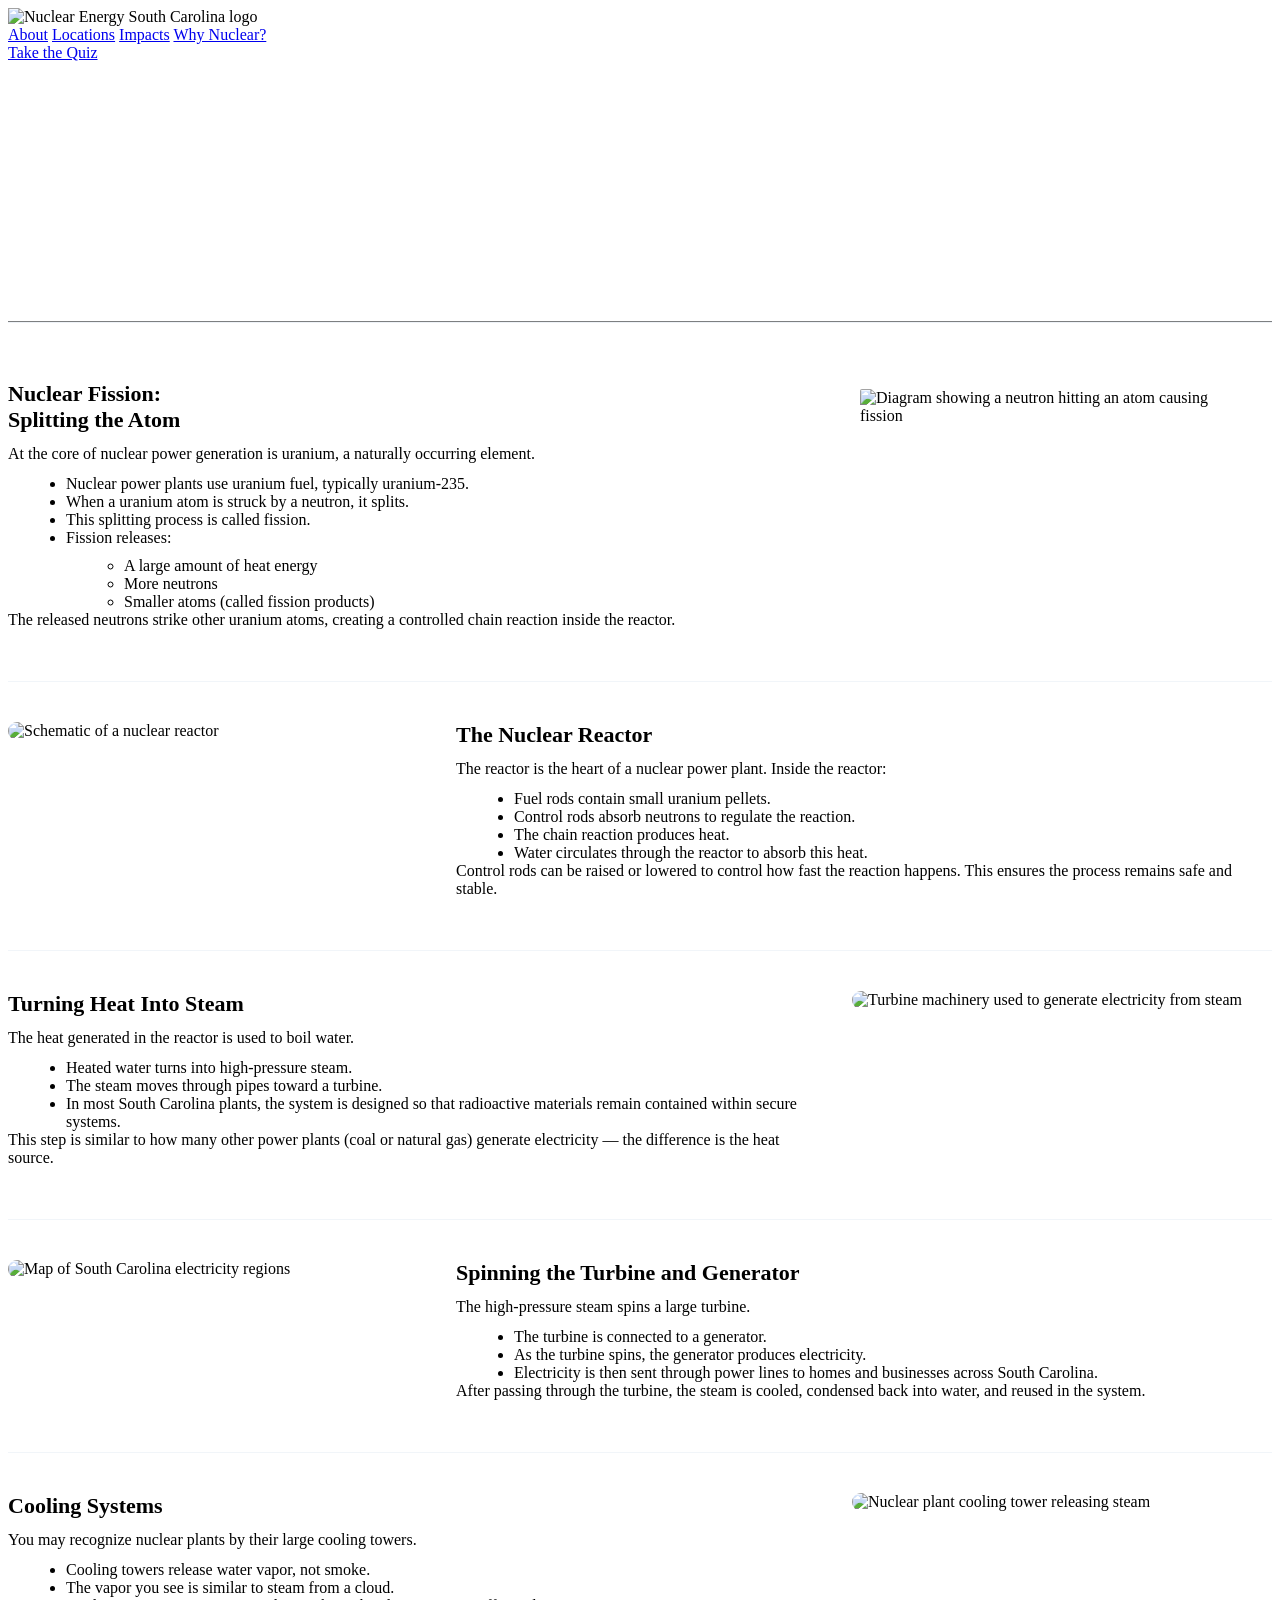
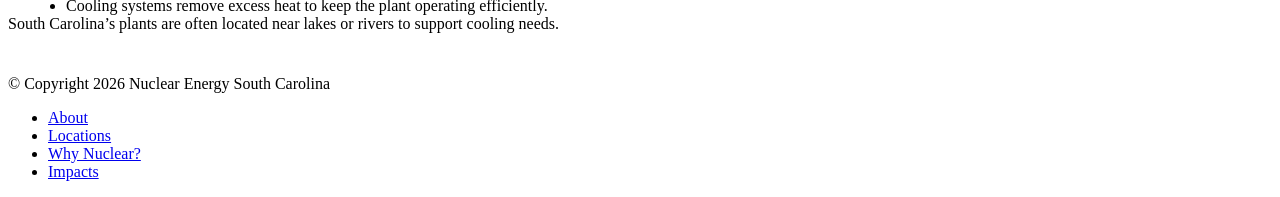
==== about.html @ 854e1ebd "Add files via upload" ====
<!doctype html>
<html lang="en">
<head>
  <meta charset="utf-8" />
  <meta name="viewport" content="width=device-width,initial-scale=1" />
  <title>How Nuclear Power Generation Works — Nuclear Energy SC</title>

  <!-- Reuse the shared stylesheet -->
  <link rel="stylesheet" href="styles.css" />

  <!-- Page-specific inline styles to recreate the Figma layout -->
  <style>
    /* Hero with large background image and centered overlay text */
    .hero-visual {
      position: relative;
      min-height: 260px;
      display: flex;
      align-items: center;
      color: #fff;
      margin-bottom: 18px;
      border-bottom: 1px solid #eef2f7;
    }
    .hero-visual::before{
      content:"";
      position:absolute;
      inset:0;
      background-image: url('images/towers.jpg');
      background-size: cover;
      background-position: center;
      filter: contrast(.9) brightness(.55);
      z-index:0;
      border-bottom: 1px solid #eef2f7;
    }
    .hero-visual .hero-inner{
      position: relative;
      z-index:1;
      width:100%;
      max-width:1100px;
      margin:0 auto;
      padding:48px 24px;
      text-align:left;
    }
    .hero-visual h1{
      font-size:36px;
      margin:0 0 8px 0;
      line-height:1.05;
      color: #fff;
    }
    .hero-visual p.lead {
      color: rgba(255,255,255,0.9);
      max-width:62ch;
      margin:0;
    }

    /* Content rows: two-column layout that alternates */
    .content-row{
      display:grid;
      grid-template-columns: 1fr 420px;
      gap: 28px;
      align-items:start;
      padding:40px 0;
      border-bottom:1px solid #f1f5f9;
    }
    .content-row .text h2{
      font-size:22px;
      margin:0 0 12px 0;
    }
    .content-row .text p{ color:var(--muted); margin:0 0 12px 0; }
    .content-row .text ul{ color:var(--muted); margin:10px 0 0 18px; }

    /* Reverse the column order for alternating layout */
    .content-row.reverse{ grid-template-columns: 420px 1fr; }
    .content-row.reverse .image{ order: -1; }

    /* Image styles inside right/left columns */
    .image img{
      width:100%;
      height:auto;
      display:block;
      border-radius:10px;
      box-shadow: var(--shadow);
      object-fit:cover;
    }

    /* Smaller diagram style to match Figma's smaller inline diagram */
    .diagram{
      width:100%;
      max-width:380px;
      background:#fff;
      padding:8px;
      border-radius:8px;
      box-shadow: var(--shadow);
    }

    /* Make the layout stack on small screens */
    @media (max-width:1100px){
      .content-row, .content-row.reverse {
        grid-template-columns: 1fr;
      }
      .content-row.reverse .image{ order: 0; }
      .hero-visual{ min-height:220px; }
      .hero-visual .hero-inner{ padding:28px 18px; }
    }

    /* Slight spacing before footer */
    .content-row:last-of-type{
      border-bottom: none;
      padding-bottom: 30px;
    }

  </style>
</head>
<body>
  <!-- Header (shared styling) -->
  <header class="site-header">
    <div class="container header-inner">
      <div class="brand">
        <img src="images/sc.png" alt="Nuclear Energy South Carolina logo" class="logo" />
      </div>

      <nav class="main-nav" aria-label="Primary">
        <a href="index.html">About</a>
        <a href="index.html#locations">Locations</a>
        <a href="index.html#impacts">Impacts</a>
        <a href="index.html#why-nuclear">Why Nuclear?</a>
      </nav>

      <div class="cta">
        <a class="btn btn-outline" href="#quiz">Take the Quiz</a>
      </div>
    </div>
  </header>

  <main>
    <!-- HERO -->
    <section class="hero-visual" aria-labelledby="hero-title">
      <div class="hero-inner">
        <h1 id="hero-title">How Nuclear Power Generation Works</h1>
        <p class="lead">Understanding the Science Behind South Carolina’s Nuclear Energy</p>
        <p class="lead" style="margin-top:12px; font-size:15px; max-width:60ch; color:rgba(255,255,255,0.92);">
          Nuclear energy provides more than half of South Carolina’s electricity. But how does it actually
          work? Nuclear power plants generate electricity using a process called nuclear fission, which
          releases energy from atoms.
        </p>
      </div>
    </section>

    <!-- Section: Nuclear Fission (text left, diagram right) -->
    <section class="container content-row" aria-labelledby="fission-heading">
      <div class="text">
        <h2 id="fission-heading">Nuclear Fission: <br/>Splitting the Atom</h2>

        <p>At the core of nuclear power generation is uranium, a naturally occurring element.</p>

        <ul>
          <li>Nuclear power plants use uranium fuel, typically uranium-235.</li>
          <li>When a uranium atom is struck by a neutron, it splits.</li>
          <li>This splitting process is called fission.</li>
          <li>Fission releases:
            <ul>
              <li>A large amount of heat energy</li>
              <li>More neutrons</li>
              <li>Smaller atoms (called fission products)</li>
            </ul>
          </li>
        </ul>

        <p>The released neutrons strike other uranium atoms, creating a controlled chain reaction inside the reactor.</p>
      </div>

      <div class="image" role="img" aria-label="Diagram of nuclear fission">
        <!-- small diagram placeholder -->
        <img src="images/fission.png" alt="Diagram showing a neutron hitting an atom causing fission" class="diagram" />
      </div>
    </section>

    <!-- Section: The Nuclear Reactor (diagram left, text right) -->
    <section class="container content-row reverse" aria-labelledby="reactor-heading">
      <div class="image">
        <img src="images/reactor-diagram.png" alt="Schematic of a nuclear reactor" />
      </div>

      <div class="text">
        <h2 id="reactor-heading">The Nuclear Reactor</h2>

        <p>The reactor is the heart of a nuclear power plant. Inside the reactor:</p>

        <ul>
          <li>Fuel rods contain small uranium pellets.</li>
          <li>Control rods absorb neutrons to regulate the reaction.</li>
          <li>The chain reaction produces heat.</li>
          <li>Water circulates through the reactor to absorb this heat.</li>
        </ul>

        <p>Control rods can be raised or lowered to control how fast the reaction happens. This ensures the process remains safe and stable.</p>
      </div>
    </section>

    <!-- Section: Turning Heat Into Steam (text left, image right) -->
    <section class="container content-row" aria-labelledby="steam-heading">
      <div class="text">
        <h2 id="steam-heading">Turning Heat Into Steam</h2>

        <p>The heat generated in the reactor is used to boil water.</p>

        <ul>
          <li>Heated water turns into high-pressure steam.</li>
          <li>The steam moves through pipes toward a turbine.</li>
          <li>In most South Carolina plants, the system is designed so that radioactive materials remain contained within secure systems.</li>
        </ul>

        <p>This step is similar to how many other power plants (coal or natural gas) generate electricity — the difference is the heat source.</p>
      </div>

      <div class="image">
        <img src="images/turbine.jpg" alt="Turbine machinery used to generate electricity from steam" />
      </div>
    </section>

    <!-- Section: Spinning the Turbine and Generator (image left, text right) -->
    <section class="container content-row reverse" aria-labelledby="turbine-heading">
      <div class="image">
        <img src="images/sc-coops.png" alt="Map of South Carolina electricity regions" />
      </div>

      <div class="text">
        <h2 id="turbine-heading">Spinning the Turbine and Generator</h2>

        <p>The high-pressure steam spins a large turbine.</p>

        <ul>
          <li>The turbine is connected to a generator.</li>
          <li>As the turbine spins, the generator produces electricity.</li>
          <li>Electricity is then sent through power lines to homes and businesses across South Carolina.</li>
        </ul>

        <p>After passing through the turbine, the steam is cooled, condensed back into water, and reused in the system.</p>
      </div>
    </section>

    <!-- Section: Cooling Systems (text left, image right) -->
    <section class="container content-row" aria-labelledby="cooling-heading">
      <div class="text">
        <h2 id="cooling-heading">Cooling Systems</h2>

        <p>You may recognize nuclear plants by their large cooling towers.</p>

        <ul>
          <li>Cooling towers release water vapor, not smoke.</li>
          <li>The vapor you see is similar to steam from a cloud.</li>
          <li>Cooling systems remove excess heat to keep the plant operating efficiently.</li>
        </ul>

        <p>South Carolina’s plants are often located near lakes or rivers to support cooling needs.</p>
      </div>

      <div class="image">
        <img src="images/plant-landscape.jpg" alt="Nuclear plant cooling tower releasing steam" />
      </div>
    </section>

  </main>

  <footer class="site-footer">
    <div class="container footer-inner">
      <div>© Copyright 2026 Nuclear Energy South Carolina</div>

      <ul class="footer-links" aria-label="Explore">
        <li><a href="index.html#about">About</a></li>
        <li><a href="index.html#locations">Locations</a></li>
        <li><a href="index.html#why-nuclear">Why Nuclear?</a></li>
        <li><a href="index.html#impacts">Impacts</a></li>
      </ul>
    </div>
  </footer>
</body>
</html>
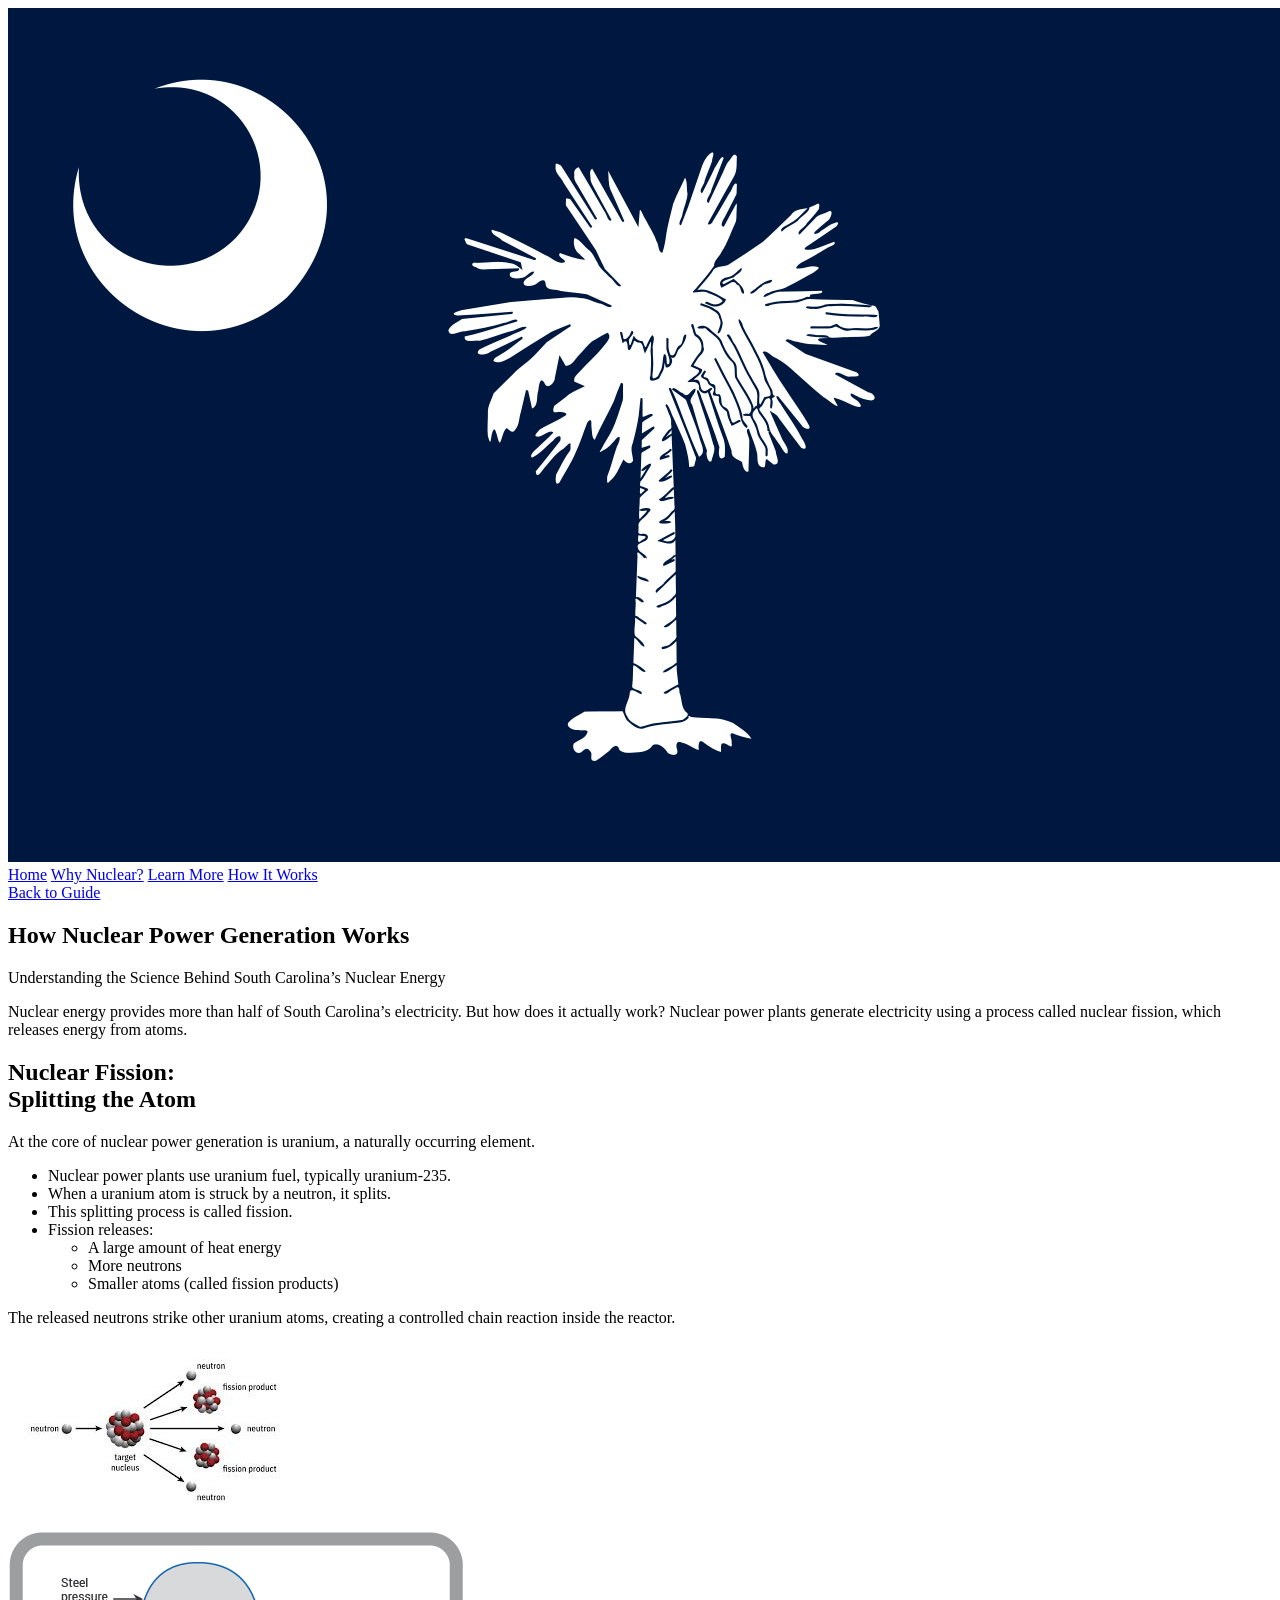
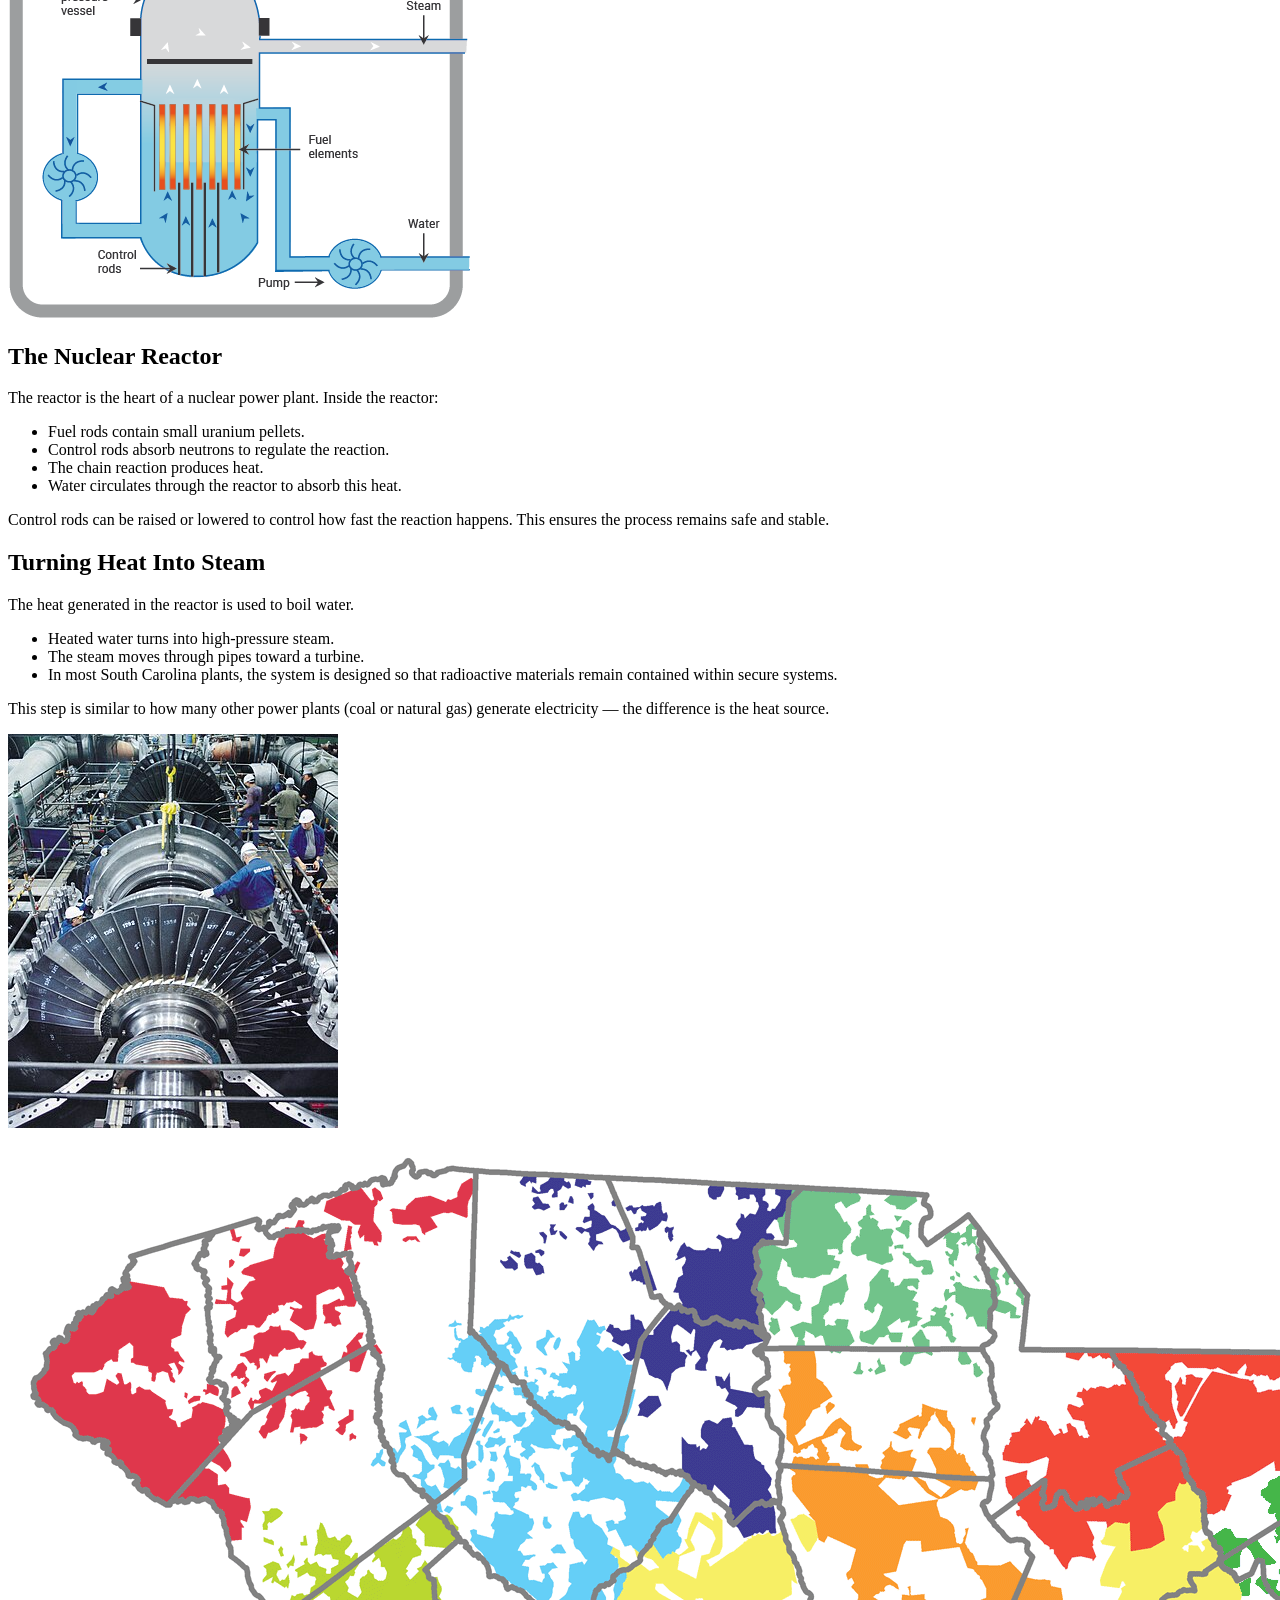
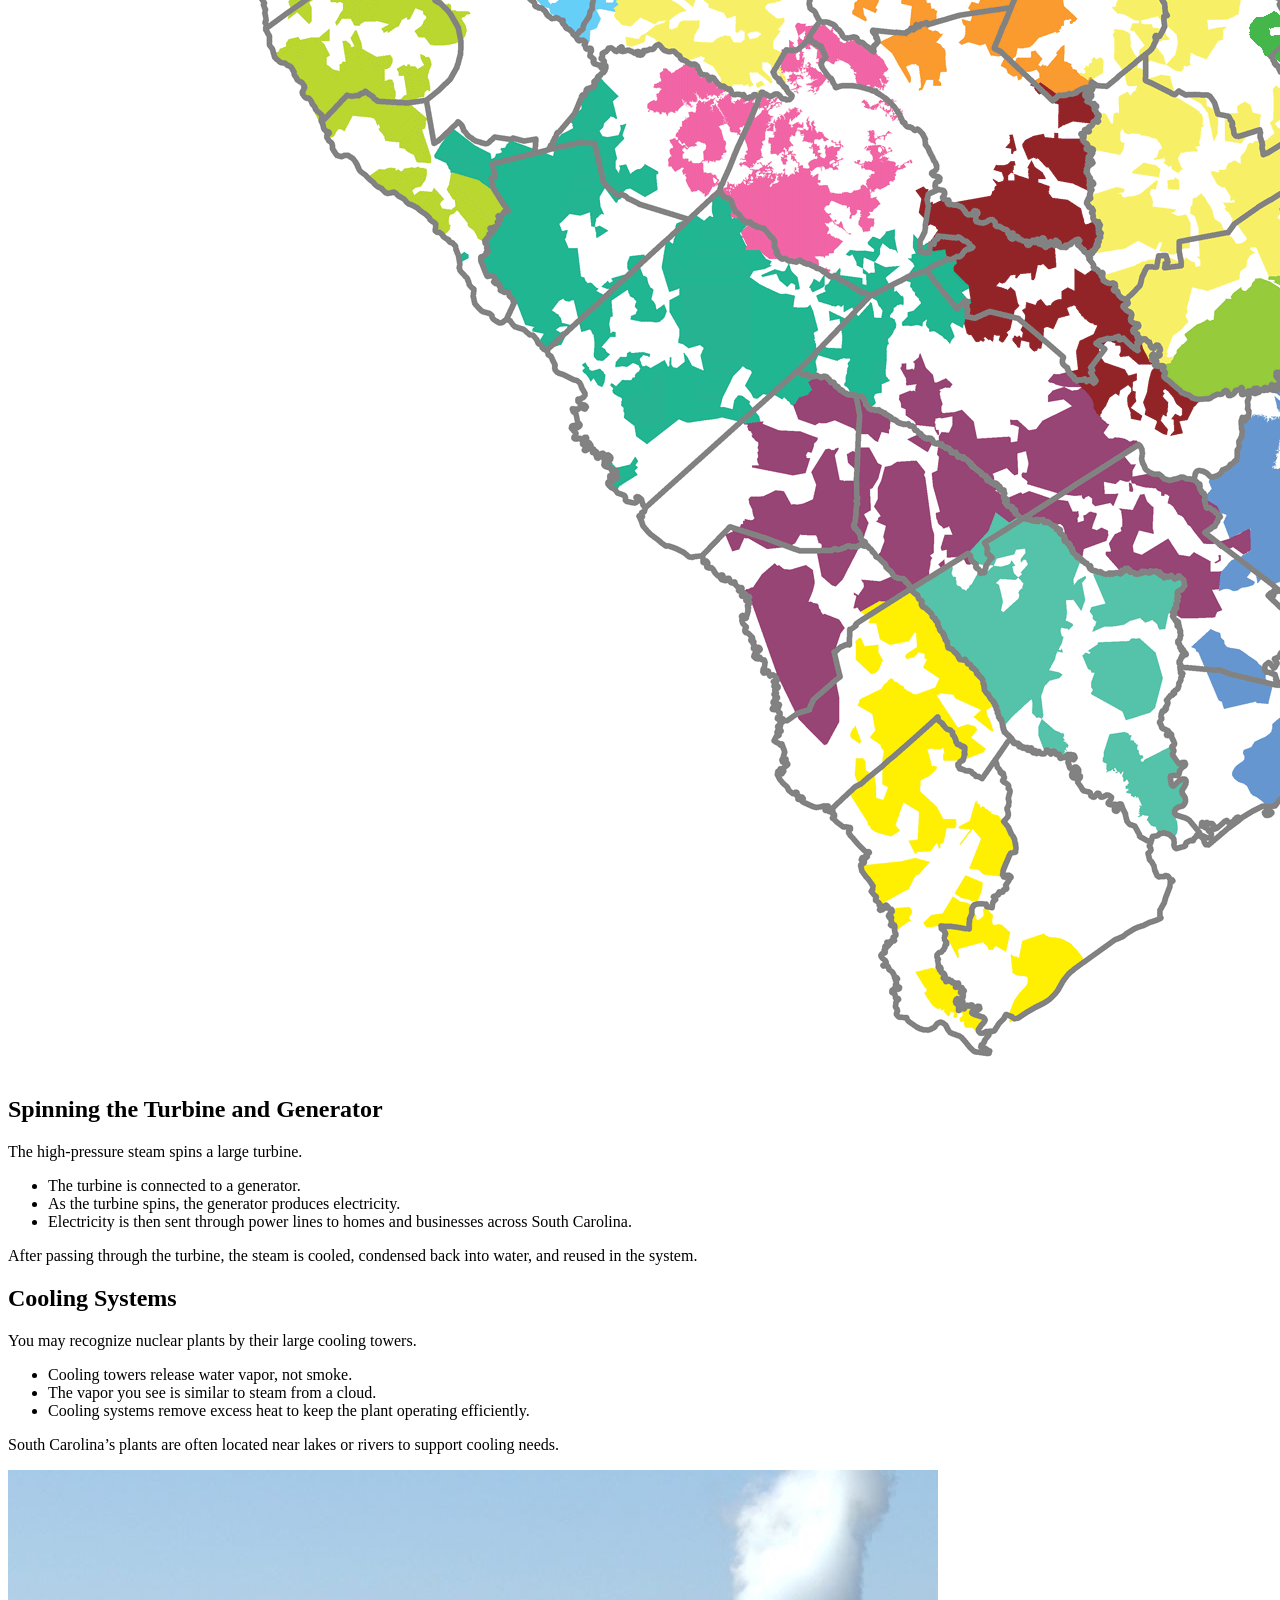
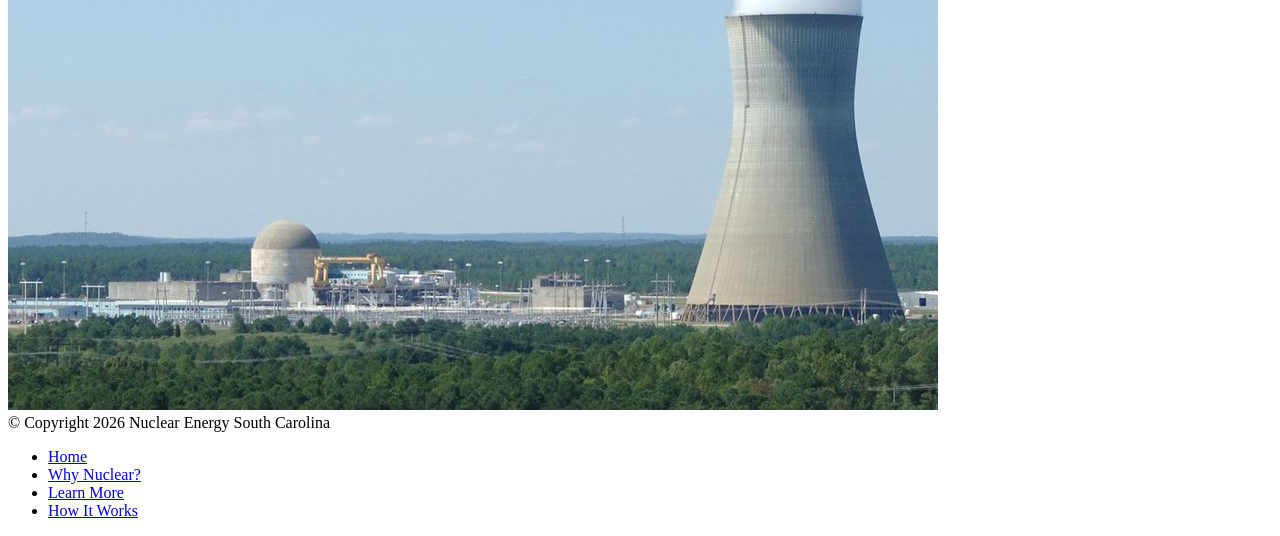
==== commit f9924cd0: "Update about.html" ====
--- a/about.html
+++ b/about.html
@@ -4,140 +4,34 @@
   <meta charset="utf-8" />
   <meta name="viewport" content="width=device-width,initial-scale=1" />
   <title>How Nuclear Power Generation Works — Nuclear Energy SC</title>
-
-  <!-- Reuse the shared stylesheet -->
   <link rel="stylesheet" href="styles.css" />
-
-  <!-- Page-specific inline styles to recreate the Figma layout -->
-  <style>
-    /* Hero with large background image and centered overlay text */
-    .hero-visual {
-      position: relative;
-      min-height: 260px;
-      display: flex;
-      align-items: center;
-      color: #fff;
-      margin-bottom: 18px;
-      border-bottom: 1px solid #eef2f7;
-    }
-    .hero-visual::before{
-      content:"";
-      position:absolute;
-      inset:0;
-      background-image: url('images/towers.jpg');
-      background-size: cover;
-      background-position: center;
-      filter: contrast(.9) brightness(.55);
-      z-index:0;
-      border-bottom: 1px solid #eef2f7;
-    }
-    .hero-visual .hero-inner{
-      position: relative;
-      z-index:1;
-      width:100%;
-      max-width:1100px;
-      margin:0 auto;
-      padding:48px 24px;
-      text-align:left;
-    }
-    .hero-visual h1{
-      font-size:36px;
-      margin:0 0 8px 0;
-      line-height:1.05;
-      color: #fff;
-    }
-    .hero-visual p.lead {
-      color: rgba(255,255,255,0.9);
-      max-width:62ch;
-      margin:0;
-    }
-
-    /* Content rows: two-column layout that alternates */
-    .content-row{
-      display:grid;
-      grid-template-columns: 1fr 420px;
-      gap: 28px;
-      align-items:start;
-      padding:40px 0;
-      border-bottom:1px solid #f1f5f9;
-    }
-    .content-row .text h2{
-      font-size:22px;
-      margin:0 0 12px 0;
-    }
-    .content-row .text p{ color:var(--muted); margin:0 0 12px 0; }
-    .content-row .text ul{ color:var(--muted); margin:10px 0 0 18px; }
-
-    /* Reverse the column order for alternating layout */
-    .content-row.reverse{ grid-template-columns: 420px 1fr; }
-    .content-row.reverse .image{ order: -1; }
-
-    /* Image styles inside right/left columns */
-    .image img{
-      width:100%;
-      height:auto;
-      display:block;
-      border-radius:10px;
-      box-shadow: var(--shadow);
-      object-fit:cover;
-    }
-
-    /* Smaller diagram style to match Figma's smaller inline diagram */
-    .diagram{
-      width:100%;
-      max-width:380px;
-      background:#fff;
-      padding:8px;
-      border-radius:8px;
-      box-shadow: var(--shadow);
-    }
-
-    /* Make the layout stack on small screens */
-    @media (max-width:1100px){
-      .content-row, .content-row.reverse {
-        grid-template-columns: 1fr;
-      }
-      .content-row.reverse .image{ order: 0; }
-      .hero-visual{ min-height:220px; }
-      .hero-visual .hero-inner{ padding:28px 18px; }
-    }
-
-    /* Slight spacing before footer */
-    .content-row:last-of-type{
-      border-bottom: none;
-      padding-bottom: 30px;
-    }
-
-  </style>
 </head>
 <body>
-  <!-- Header (shared styling) -->
   <header class="site-header">
     <div class="container header-inner">
-      <div class="brand">
+      <a class="brand" href="index.html" aria-label="Nuclear Energy South Carolina home">
         <img src="images/sc.png" alt="Nuclear Energy South Carolina logo" class="logo" />
-      </div>
+      </a>
 
       <nav class="main-nav" aria-label="Primary">
-        <a href="index.html">About</a>
-        <a href="index.html#locations">Locations</a>
-        <a href="index.html#impacts">Impacts</a>
+        <a href="index.html">Home</a>
         <a href="index.html#why-nuclear">Why Nuclear?</a>
+        <a href="index.html#learn-more">Learn More</a>
+        <a href="About.html">How It Works</a>
       </nav>
 
       <div class="cta">
-        <a class="btn btn-outline" href="#quiz">Take the Quiz</a>
+        <a class="btn btn-outline" href="index.html#learn-more">Back to Guide</a>
       </div>
     </div>
   </header>
 
   <main>
-    <!-- HERO -->
     <section class="hero-visual" aria-labelledby="hero-title">
       <div class="hero-inner">
         <h1 id="hero-title">How Nuclear Power Generation Works</h1>
         <p class="lead">Understanding the Science Behind South Carolina’s Nuclear Energy</p>
-        <p class="lead" style="margin-top:12px; font-size:15px; max-width:60ch; color:rgba(255,255,255,0.92);">
+        <p class="page-note">
           Nuclear energy provides more than half of South Carolina’s electricity. But how does it actually
           work? Nuclear power plants generate electricity using a process called nuclear fission, which
           releases energy from atoms.
@@ -145,10 +39,9 @@
       </div>
     </section>
 
-    <!-- Section: Nuclear Fission (text left, diagram right) -->
     <section class="container content-row" aria-labelledby="fission-heading">
       <div class="text">
-        <h2 id="fission-heading">Nuclear Fission: <br/>Splitting the Atom</h2>
+        <h2 id="fission-heading">Nuclear Fission: <br />Splitting the Atom</h2>
 
         <p>At the core of nuclear power generation is uranium, a naturally occurring element.</p>
 
@@ -169,12 +62,10 @@
       </div>
 
       <div class="image" role="img" aria-label="Diagram of nuclear fission">
-        <!-- small diagram placeholder -->
-        <img src="images/fission.png" alt="Diagram showing a neutron hitting an atom causing fission" class="diagram" />
+        <img src="images/fission.jpg" alt="Diagram showing a neutron hitting an atom causing fission" class="diagram" />
       </div>
     </section>
 
-    <!-- Section: The Nuclear Reactor (diagram left, text right) -->
     <section class="container content-row reverse" aria-labelledby="reactor-heading">
       <div class="image">
         <img src="images/reactor-diagram.png" alt="Schematic of a nuclear reactor" />
@@ -196,7 +87,6 @@
       </div>
     </section>
 
-    <!-- Section: Turning Heat Into Steam (text left, image right) -->
     <section class="container content-row" aria-labelledby="steam-heading">
       <div class="text">
         <h2 id="steam-heading">Turning Heat Into Steam</h2>
@@ -217,7 +107,6 @@
       </div>
     </section>
 
-    <!-- Section: Spinning the Turbine and Generator (image left, text right) -->
     <section class="container content-row reverse" aria-labelledby="turbine-heading">
       <div class="image">
         <img src="images/sc-coops.png" alt="Map of South Carolina electricity regions" />
@@ -238,7 +127,6 @@
       </div>
     </section>
 
-    <!-- Section: Cooling Systems (text left, image right) -->
     <section class="container content-row" aria-labelledby="cooling-heading">
       <div class="text">
         <h2 id="cooling-heading">Cooling Systems</h2>
@@ -258,7 +146,6 @@
         <img src="images/plant-landscape.jpg" alt="Nuclear plant cooling tower releasing steam" />
       </div>
     </section>
-
   </main>
 
   <footer class="site-footer">
@@ -266,12 +153,12 @@
       <div>© Copyright 2026 Nuclear Energy South Carolina</div>
 
       <ul class="footer-links" aria-label="Explore">
-        <li><a href="index.html#about">About</a></li>
-        <li><a href="index.html#locations">Locations</a></li>
+        <li><a href="index.html">Home</a></li>
         <li><a href="index.html#why-nuclear">Why Nuclear?</a></li>
-        <li><a href="index.html#impacts">Impacts</a></li>
+        <li><a href="index.html#learn-more">Learn More</a></li>
+        <li><a href="About.html">How It Works</a></li>
       </ul>
     </div>
   </footer>
 </body>
-</html>+</html>
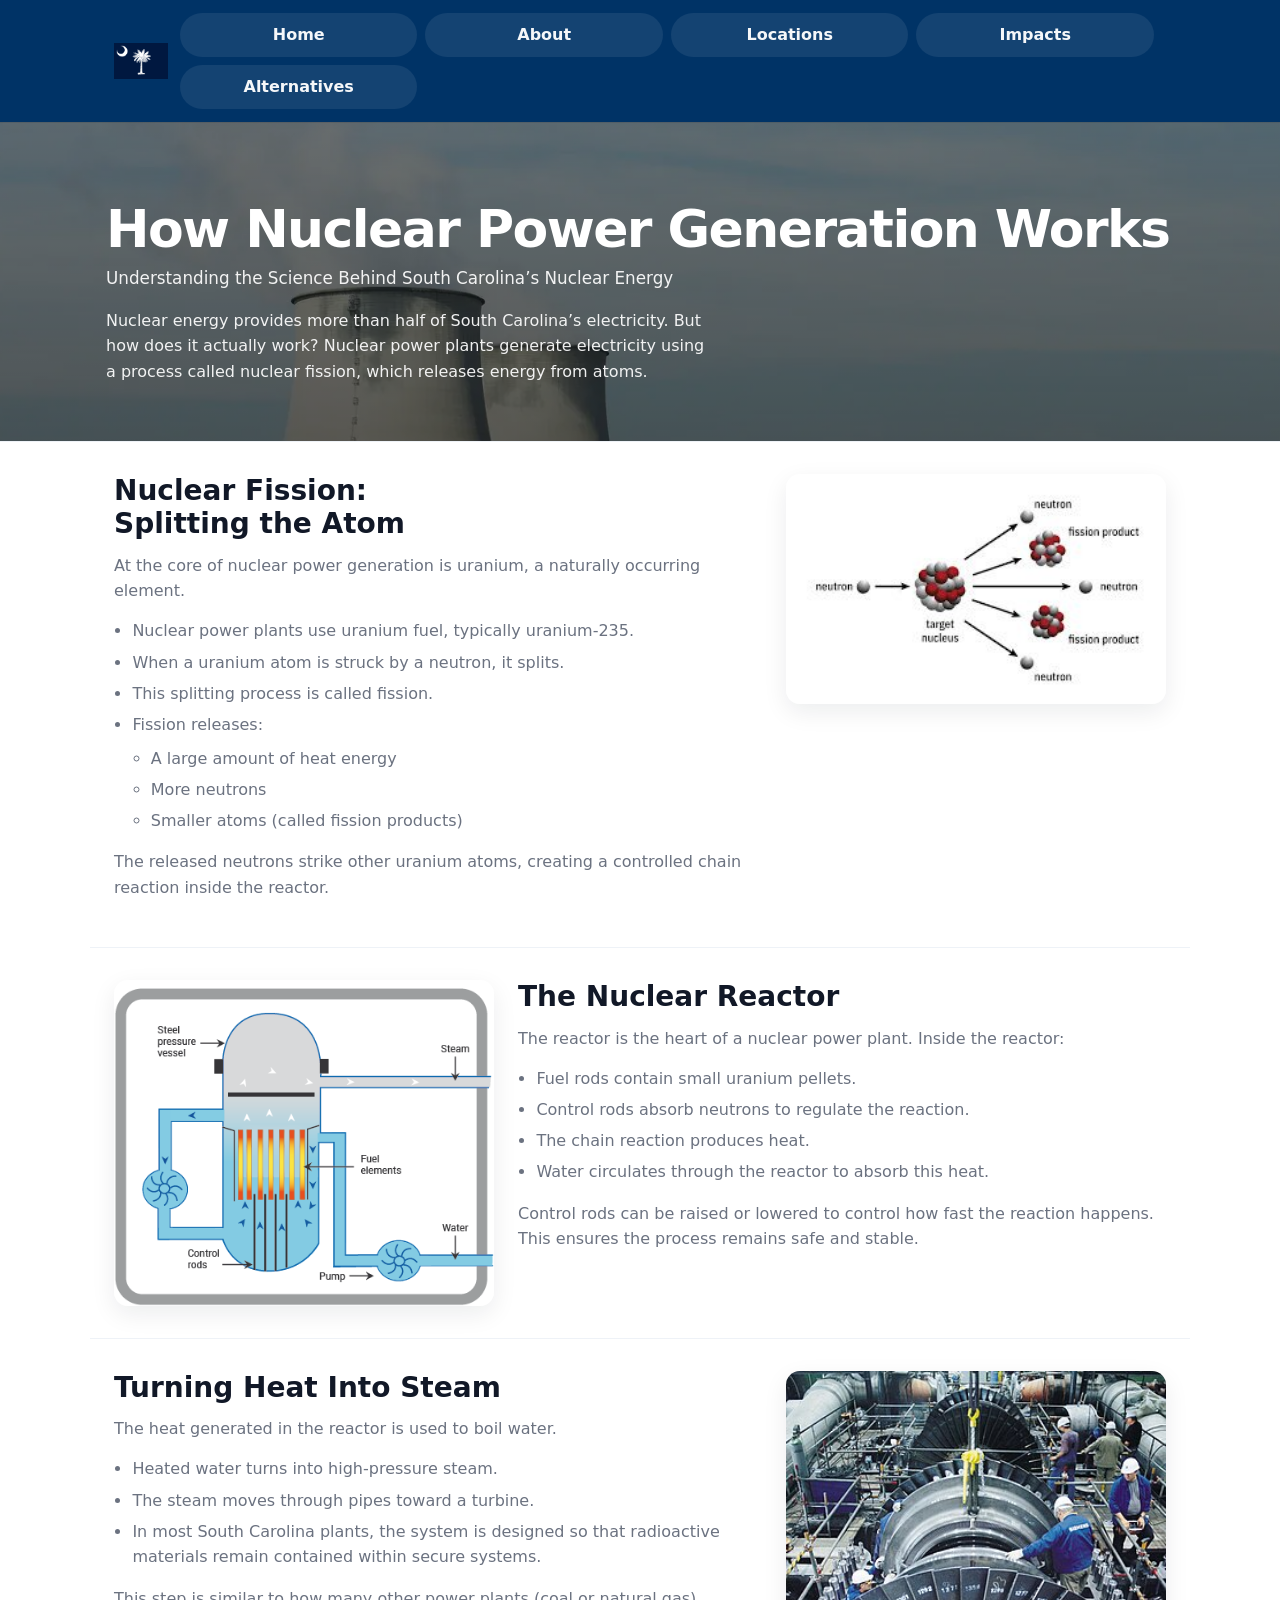
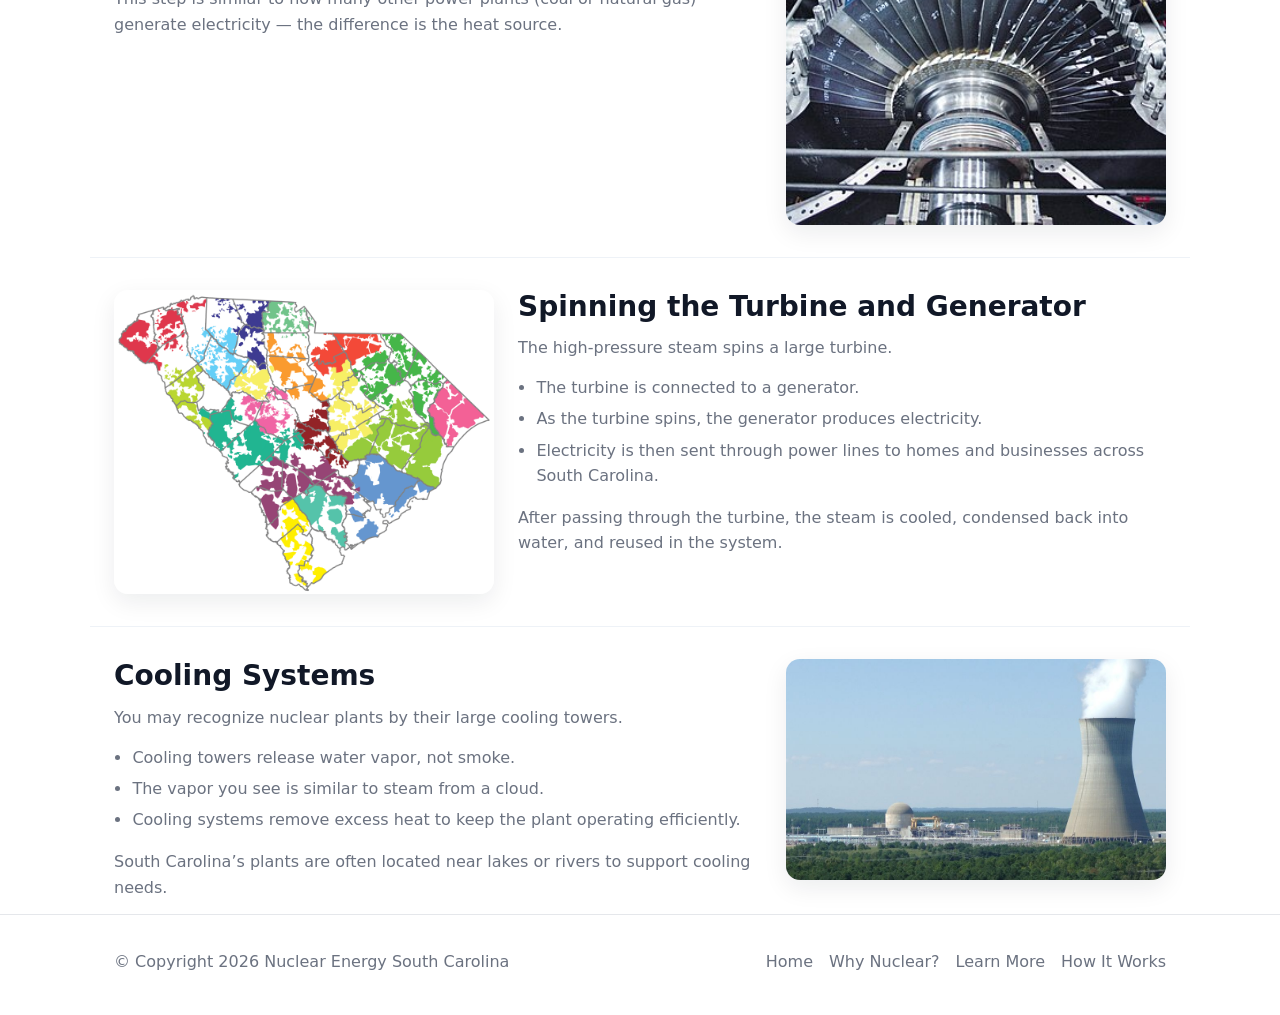
==== commit c7858e38: "Add files via upload" ====
--- a/about.html
+++ b/about.html
@@ -14,15 +14,12 @@
       </a>
 
       <nav class="main-nav" aria-label="Primary">
-        <a href="index.html">Home</a>
-        <a href="index.html#why-nuclear">Why Nuclear?</a>
-        <a href="index.html#learn-more">Learn More</a>
-        <a href="About.html">How It Works</a>
+        <a href="#about">Home</a>
+        <a href="about.html">About</a>
+        <a href="locations.html">Locations</a>
+        <a href="impacts.html">Impacts</a>
+        <a href="alternatives.html">Alternatives</a>
       </nav>
-
-      <div class="cta">
-        <a class="btn btn-outline" href="index.html#learn-more">Back to Guide</a>
-      </div>
     </div>
   </header>
 
@@ -161,4 +158,4 @@
     </div>
   </footer>
 </body>
-</html>
+</html>
--- a/styles.css
+++ b/styles.css
@@ -0,0 +1,516 @@
+:root{
+  --accent:#003366;
+  --accent-strong:#0b4f8a;
+  --muted:#6b7280;
+  --bg:#ffffff;
+  --card:#f8fafc;
+  --line:#e5e7eb;
+  --neutral:#111827;
+  --radius:14px;
+  --max-width:1100px;
+  --shadow:0 8px 24px rgba(17,24,39,0.08);
+  --focus:0 0 0 3px rgba(59,130,246,0.35);
+
+  font-family:Inter, system-ui, -apple-system, "Segoe UI", Roboto, "Helvetica Neue", Arial, sans-serif;
+  color:var(--neutral);
+  box-sizing:border-box;
+}
+
+*,
+*::before,
+*::after{
+  box-sizing:inherit;
+}
+
+html{
+  scroll-behavior:smooth;
+}
+
+body{
+  margin:0;
+  background:var(--bg);
+  color:var(--neutral);
+  line-height:1.6;
+  font-size:16px;
+  -webkit-font-smoothing:antialiased;
+  -moz-osx-font-smoothing:grayscale;
+  overflow-x:hidden;
+}
+
+img{
+  max-width:100%;
+  height:auto;
+  display:block;
+}
+
+a{
+  color:inherit;
+}
+
+section{
+  scroll-margin-top:5.5rem;
+}
+
+.container{
+  width:min(var(--max-width), 100%);
+  margin:0 auto;
+  padding-inline:1rem;
+}
+
+.site-header{
+  position:sticky;
+  top:0;
+  z-index:40;
+  background:var(--accent);
+  color:#fff;
+  box-shadow:0 1px 0 rgba(0,0,0,0.08);
+}
+
+.header-inner{
+  display:grid;
+  gap:.75rem;
+  align-items:center;
+  padding-block:.8rem;
+}
+
+.brand{
+  display:inline-flex;
+  align-items:center;
+  width:max-content;
+  text-decoration:none;
+}
+
+.logo{
+  height:36px;
+  width:auto;
+}
+
+.main-nav{
+  display:grid;
+  grid-template-columns:repeat(2, minmax(0, 1fr));
+  gap:.5rem;
+}
+
+.main-nav a{
+  min-height:44px;
+  display:flex;
+  align-items:center;
+  justify-content:center;
+  padding:.75rem .95rem;
+  border-radius:999px;
+  text-decoration:none;
+  text-align:center;
+  color:rgba(255,255,255,.96);
+  background:rgba(255,255,255,.08);
+  font-weight:600;
+  line-height:1.1;
+}
+
+.main-nav a:hover,
+.main-nav a:focus-visible{
+  background:rgba(255,255,255,.16);
+  outline:none;
+}
+
+.cta{
+  display:flex;
+}
+
+.cta .btn{
+  width:100%;
+}
+
+.btn{
+  display:inline-flex;
+  align-items:center;
+  justify-content:center;
+  min-height:44px;
+  padding:.8rem 1.1rem;
+  border-radius:999px;
+  text-decoration:none;
+  font-weight:700;
+  border:1px solid transparent;
+  transition:transform .18s ease, background-color .18s ease, color .18s ease, border-color .18s ease;
+}
+
+.btn:hover{
+  transform:translateY(-1px);
+}
+
+.btn:focus-visible{
+  outline:none;
+  box-shadow:var(--focus);
+}
+
+.btn-primary{
+  background:var(--accent);
+  color:#fff;
+  box-shadow:var(--shadow);
+}
+
+.btn-primary:hover{
+  background:var(--accent-strong);
+}
+
+.btn-outline{
+  background:transparent;
+  color:#fff;
+  border-color:rgba(255,255,255,.35);
+}
+
+.btn-outline:hover{
+  background:rgba(255,255,255,.12);
+}
+
+.hero,
+.why,
+.learn{
+  padding-block:clamp(2rem, 5vw, 4rem);
+}
+
+.hero{
+  display:grid;
+  gap:1.25rem;
+  align-items:center;
+}
+
+.hero-content h1{
+  margin:0 0 1rem;
+  font-size:clamp(2rem, 6vw, 4rem);
+  line-height:1.05;
+  letter-spacing:-0.03em;
+}
+
+.hero-content h1 span{
+  color:var(--accent);
+  font-weight:700;
+}
+
+.lead{
+  margin:0 0 1rem;
+  color:var(--muted);
+  font-size:1.05rem;
+  max-width:62ch;
+}
+
+.muted{
+  margin:0;
+  color:var(--muted);
+  max-width:65ch;
+}
+
+.hero-image img{
+  width:100%;
+  aspect-ratio:4 / 3;
+  object-fit:cover;
+  border-radius:var(--radius);
+  box-shadow:var(--shadow);
+}
+
+.section-title{
+  margin:0 0 1rem;
+  font-size:clamp(1.5rem, 3vw, 2rem);
+  line-height:1.15;
+}
+
+.card-grid{
+  display:grid;
+  gap:1rem;
+}
+
+.feature-card{
+  background:var(--card);
+  border-radius:var(--radius);
+  padding:1rem;
+  box-shadow:var(--shadow);
+}
+
+.feature-card img{
+  width:100%;
+  aspect-ratio:16 / 9;
+  object-fit:cover;
+  border-radius:calc(var(--radius) - 4px);
+}
+
+.feature-card h3{
+  margin:.9rem 0 .4rem;
+  font-size:1.1rem;
+}
+
+.feature-card p{
+  margin:0;
+  color:var(--muted);
+}
+
+.learn-grid{
+  display:grid;
+  gap:1.25rem;
+  align-items:start;
+}
+
+.learn-list{
+  list-style:none;
+  margin:0;
+  padding:0;
+  display:grid;
+  gap:.9rem;
+}
+
+.learn-list li{
+  background:var(--card);
+  border-left:4px solid var(--accent);
+  padding:1rem;
+  border-radius:0 var(--radius) var(--radius) 0;
+  box-shadow:var(--shadow);
+}
+
+.learn-list strong{
+  display:block;
+  margin-bottom:.25rem;
+  color:var(--neutral);
+}
+
+.learn-visual{
+  display:grid;
+  gap:.8rem;
+}
+
+.learn-visual img{
+  width:100%;
+  aspect-ratio:4 / 3;
+  object-fit:cover;
+  border-radius:var(--radius);
+  box-shadow:var(--shadow);
+}
+
+.learn-actions{
+  display:flex;
+  flex-wrap:wrap;
+  gap:.75rem;
+}
+
+.learn-actions .btn{
+  color:var(--accent);
+  background:#fff;
+  border-color:rgba(0,51,102,.18);
+  box-shadow:none;
+}
+
+.learn-actions .btn-primary{
+  color:#fff;
+  background:var(--accent);
+  border-color:transparent;
+  box-shadow:var(--shadow);
+}
+
+.site-footer{
+  border-top:1px solid var(--line);
+  padding:1.5rem 0 2rem;
+  background:#fff;
+}
+
+.footer-inner{
+  display:grid;
+  gap:1rem;
+  color:var(--muted);
+}
+
+.footer-links{
+  list-style:none;
+  display:flex;
+  flex-wrap:wrap;
+  gap:.5rem 1rem;
+  margin:0;
+  padding:0;
+}
+
+.footer-links a{
+  min-height:44px;
+  display:inline-flex;
+  align-items:center;
+  text-decoration:none;
+  color:inherit;
+}
+
+.footer-links a:hover{
+  color:var(--accent);
+}
+
+/* About page hero */
+.hero-visual{
+  position:relative;
+  min-height:240px;
+  display:flex;
+  align-items:flex-end;
+  color:#fff;
+  border-bottom:1px solid #eef2f7;
+  overflow:hidden;
+}
+
+.hero-visual::before{
+  content:"";
+  position:absolute;
+  inset:0;
+  background:url("images/towers.jpg") center/cover no-repeat;
+  filter:brightness(.55) contrast(.95);
+  transform:scale(1.02);
+}
+
+.hero-visual::after{
+  content:"";
+  position:absolute;
+  inset:0;
+  background:linear-gradient(180deg, rgba(0,0,0,.14), rgba(0,0,0,.34));
+}
+
+.hero-visual .hero-inner{
+  position:relative;
+  z-index:1;
+  width:min(var(--max-width), 100%);
+  margin:0 auto;
+  padding:2rem 1rem;
+}
+
+.hero-visual h1{
+  margin:0 0 .5rem;
+  font-size:clamp(2rem, 6vw, 3.25rem);
+  line-height:1.05;
+  letter-spacing:-0.03em;
+  color:#fff;
+}
+
+.hero-visual .lead,
+.hero-visual .page-note{
+  color:rgba(255,255,255,.92);
+  max-width:60ch;
+}
+
+.page-note{
+  margin:0;
+  font-size:1rem;
+}
+
+.content-row{
+  display:grid;
+  gap:1rem;
+  padding-block:2rem;
+  border-bottom:1px solid #eef2f7;
+  grid-template-areas:
+    "text"
+    "image";
+}
+
+.content-row:last-of-type{
+  border-bottom:0;
+  padding-bottom:0;
+}
+
+.content-row .text{
+  grid-area:text;
+}
+
+.content-row .image{
+  grid-area:image;
+}
+
+.content-row .text h2{
+  margin:0 0 .75rem;
+  font-size:clamp(1.35rem, 2.7vw, 1.75rem);
+  line-height:1.2;
+}
+
+.content-row .text p{
+  margin:0 0 .9rem;
+  color:var(--muted);
+}
+
+.content-row .text ul{
+  margin:.5rem 0 1rem 1.15rem;
+  padding:0;
+  color:var(--muted);
+}
+
+.content-row .text li + li{
+  margin-top:.35rem;
+}
+
+.content-row .image img{
+  width:100%;
+  border-radius:var(--radius);
+  box-shadow:var(--shadow);
+}
+
+.diagram{
+  width:100%;
+  max-width:380px;
+  margin-inline:auto;
+}
+
+/* Small tablets and up */
+@media (min-width:640px){
+  .container{
+    padding-inline:1.5rem;
+  }
+
+  .header-inner{
+    grid-template-columns:auto 1fr auto;
+  }
+
+  .main-nav{
+    grid-template-columns:repeat(4, minmax(0, 1fr));
+    align-items:center;
+  }
+
+  .cta .btn{
+    width:auto;
+    white-space:nowrap;
+  }
+
+  .footer-inner{
+    grid-template-columns:1fr auto;
+    align-items:center;
+  }
+}
+
+/* Tablets and up */
+@media (min-width:768px){
+  .hero{
+    grid-template-columns:1.1fr .9fr;
+    gap:2rem;
+    padding-block:3rem 4rem;
+  }
+
+  .card-grid{
+    grid-template-columns:repeat(3, minmax(0, 1fr));
+  }
+
+  .learn-grid{
+    grid-template-columns:minmax(0, 1fr) minmax(280px, 420px);
+    gap:1.5rem;
+    align-items:center;
+  }
+
+  .content-row{
+    grid-template-columns:minmax(0, 1fr) minmax(280px, 380px);
+    gap:1.5rem;
+    align-items:start;
+    grid-template-areas:"text image";
+  }
+
+  .content-row.reverse{
+    grid-template-columns:minmax(280px, 380px) minmax(0, 1fr);
+    grid-template-areas:"image text";
+  }
+
+  .content-row.reverse .image{
+    order:-1;
+  }
+
+  .hero-visual{
+    min-height:320px;
+  }
+
+  .hero-visual .hero-inner{
+    padding-block:3.5rem;
+  }
+}
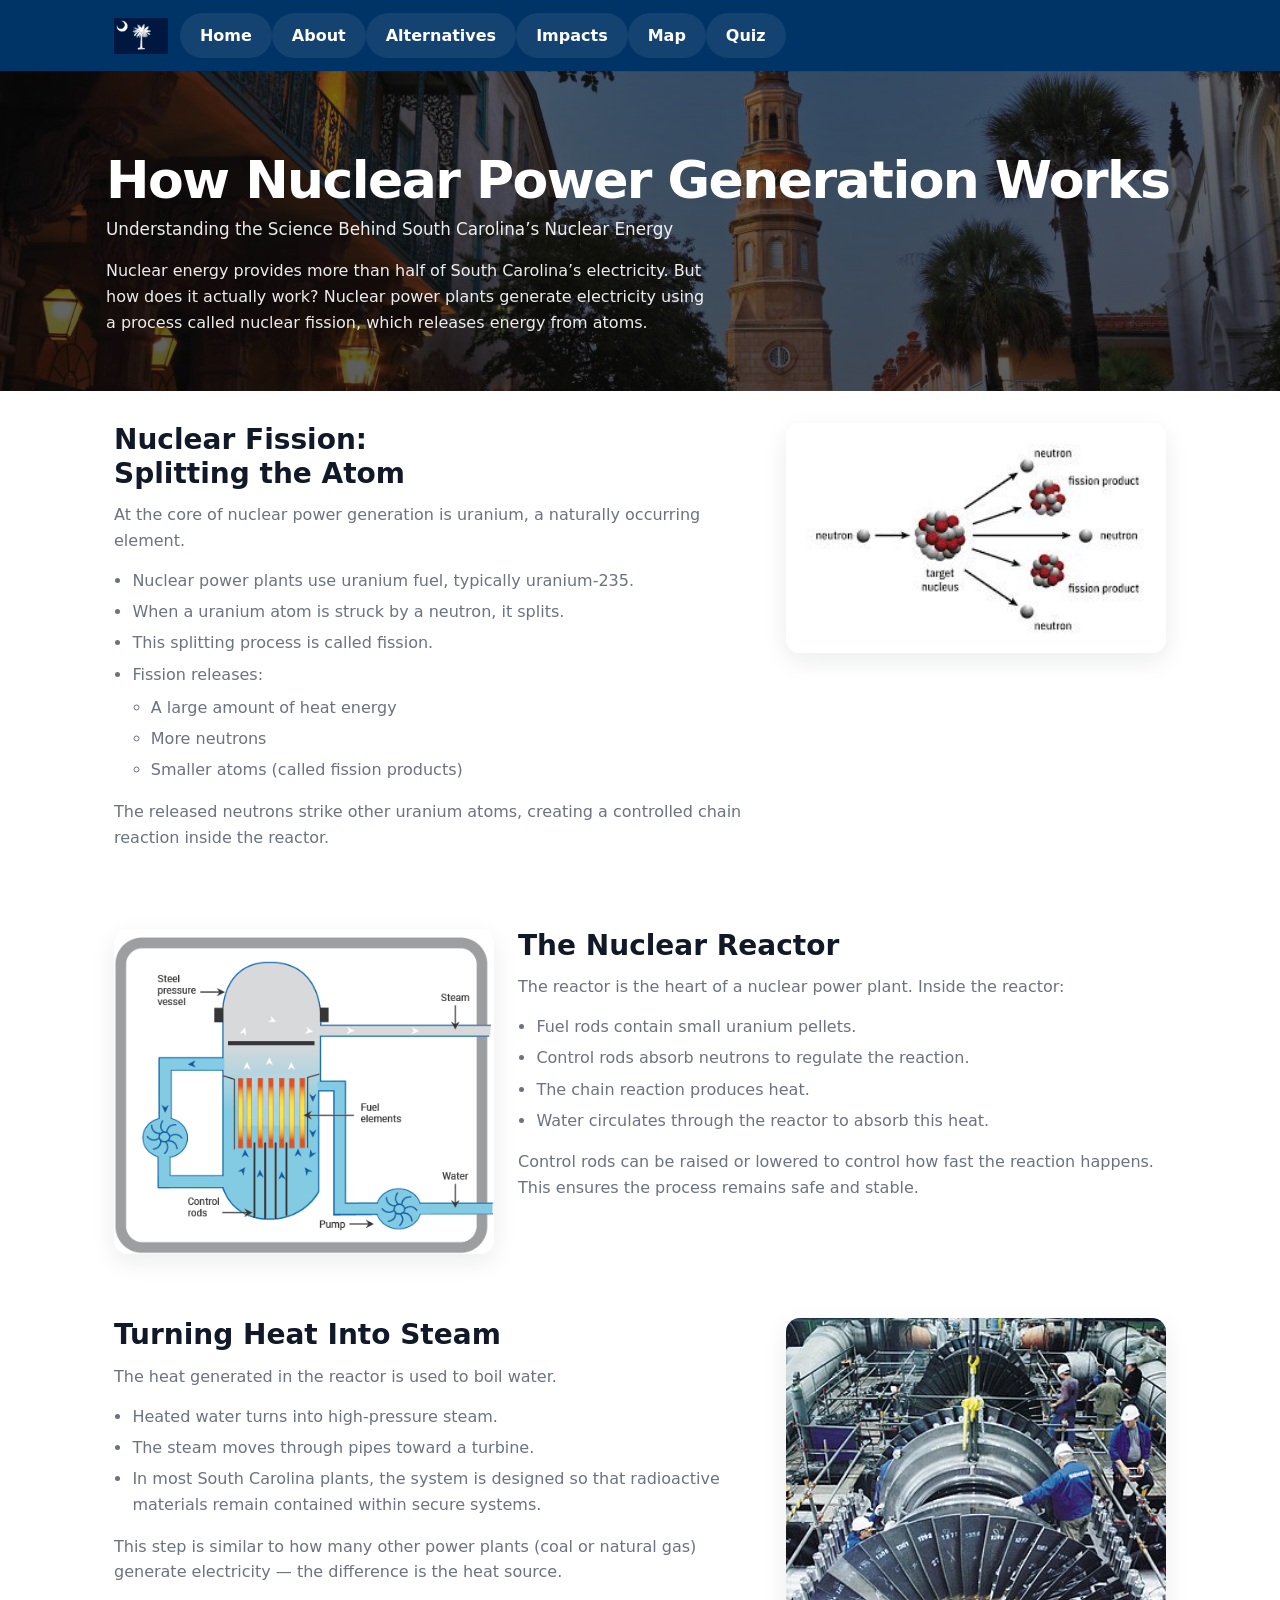
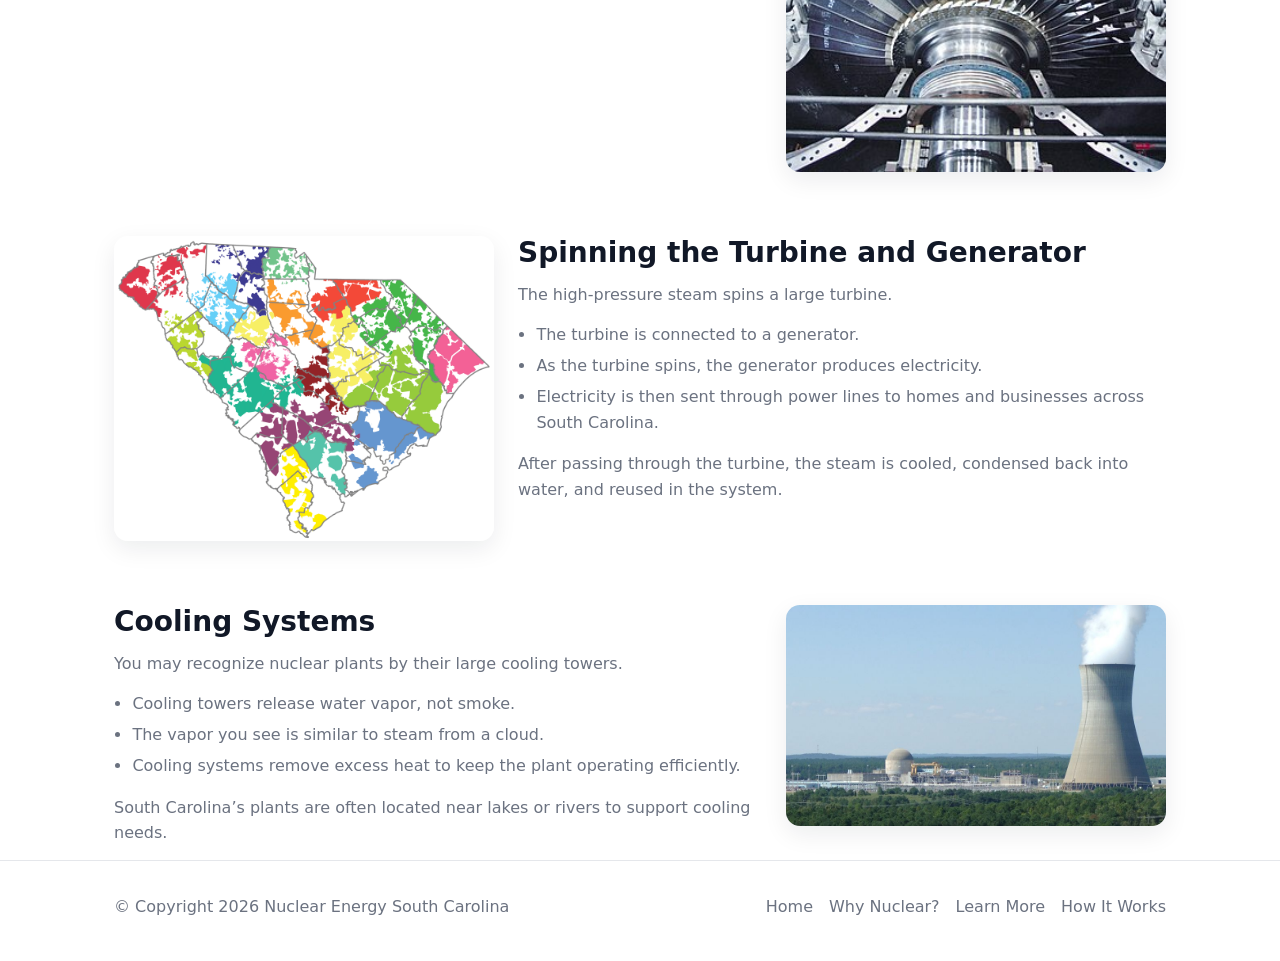
==== commit 9111e6fc: "Add files via upload" ====
--- a/about.html
+++ b/about.html
@@ -1,161 +1,178 @@
-<!doctype html>
-<html lang="en">
-<head>
-  <meta charset="utf-8" />
-  <meta name="viewport" content="width=device-width,initial-scale=1" />
-  <title>How Nuclear Power Generation Works — Nuclear Energy SC</title>
-  <link rel="stylesheet" href="styles.css" />
-</head>
-<body>
-  <header class="site-header">
-    <div class="container header-inner">
-      <a class="brand" href="index.html" aria-label="Nuclear Energy South Carolina home">
-        <img src="images/sc.png" alt="Nuclear Energy South Carolina logo" class="logo" />
-      </a>
-
-      <nav class="main-nav" aria-label="Primary">
-        <a href="#about">Home</a>
-        <a href="about.html">About</a>
-        <a href="locations.html">Locations</a>
-        <a href="impacts.html">Impacts</a>
-        <a href="alternatives.html">Alternatives</a>
-      </nav>
-    </div>
-  </header>
-
-  <main>
-    <section class="hero-visual" aria-labelledby="hero-title">
-      <div class="hero-inner">
-        <h1 id="hero-title">How Nuclear Power Generation Works</h1>
-        <p class="lead">Understanding the Science Behind South Carolina’s Nuclear Energy</p>
-        <p class="page-note">
-          Nuclear energy provides more than half of South Carolina’s electricity. But how does it actually
-          work? Nuclear power plants generate electricity using a process called nuclear fission, which
-          releases energy from atoms.
-        </p>
-      </div>
-    </section>
-
-    <section class="container content-row" aria-labelledby="fission-heading">
-      <div class="text">
-        <h2 id="fission-heading">Nuclear Fission: <br />Splitting the Atom</h2>
-
-        <p>At the core of nuclear power generation is uranium, a naturally occurring element.</p>
-
-        <ul>
-          <li>Nuclear power plants use uranium fuel, typically uranium-235.</li>
-          <li>When a uranium atom is struck by a neutron, it splits.</li>
-          <li>This splitting process is called fission.</li>
-          <li>Fission releases:
-            <ul>
-              <li>A large amount of heat energy</li>
-              <li>More neutrons</li>
-              <li>Smaller atoms (called fission products)</li>
-            </ul>
-          </li>
-        </ul>
-
-        <p>The released neutrons strike other uranium atoms, creating a controlled chain reaction inside the reactor.</p>
-      </div>
-
-      <div class="image" role="img" aria-label="Diagram of nuclear fission">
-        <img src="images/fission.jpg" alt="Diagram showing a neutron hitting an atom causing fission" class="diagram" />
-      </div>
-    </section>
-
-    <section class="container content-row reverse" aria-labelledby="reactor-heading">
-      <div class="image">
-        <img src="images/reactor-diagram.png" alt="Schematic of a nuclear reactor" />
-      </div>
-
-      <div class="text">
-        <h2 id="reactor-heading">The Nuclear Reactor</h2>
-
-        <p>The reactor is the heart of a nuclear power plant. Inside the reactor:</p>
-
-        <ul>
-          <li>Fuel rods contain small uranium pellets.</li>
-          <li>Control rods absorb neutrons to regulate the reaction.</li>
-          <li>The chain reaction produces heat.</li>
-          <li>Water circulates through the reactor to absorb this heat.</li>
-        </ul>
-
-        <p>Control rods can be raised or lowered to control how fast the reaction happens. This ensures the process remains safe and stable.</p>
-      </div>
-    </section>
-
-    <section class="container content-row" aria-labelledby="steam-heading">
-      <div class="text">
-        <h2 id="steam-heading">Turning Heat Into Steam</h2>
-
-        <p>The heat generated in the reactor is used to boil water.</p>
-
-        <ul>
-          <li>Heated water turns into high-pressure steam.</li>
-          <li>The steam moves through pipes toward a turbine.</li>
-          <li>In most South Carolina plants, the system is designed so that radioactive materials remain contained within secure systems.</li>
-        </ul>
-
-        <p>This step is similar to how many other power plants (coal or natural gas) generate electricity — the difference is the heat source.</p>
-      </div>
-
-      <div class="image">
-        <img src="images/turbine.jpg" alt="Turbine machinery used to generate electricity from steam" />
-      </div>
-    </section>
-
-    <section class="container content-row reverse" aria-labelledby="turbine-heading">
-      <div class="image">
-        <img src="images/sc-coops.png" alt="Map of South Carolina electricity regions" />
-      </div>
-
-      <div class="text">
-        <h2 id="turbine-heading">Spinning the Turbine and Generator</h2>
-
-        <p>The high-pressure steam spins a large turbine.</p>
-
-        <ul>
-          <li>The turbine is connected to a generator.</li>
-          <li>As the turbine spins, the generator produces electricity.</li>
-          <li>Electricity is then sent through power lines to homes and businesses across South Carolina.</li>
-        </ul>
-
-        <p>After passing through the turbine, the steam is cooled, condensed back into water, and reused in the system.</p>
-      </div>
-    </section>
-
-    <section class="container content-row" aria-labelledby="cooling-heading">
-      <div class="text">
-        <h2 id="cooling-heading">Cooling Systems</h2>
-
-        <p>You may recognize nuclear plants by their large cooling towers.</p>
-
-        <ul>
-          <li>Cooling towers release water vapor, not smoke.</li>
-          <li>The vapor you see is similar to steam from a cloud.</li>
-          <li>Cooling systems remove excess heat to keep the plant operating efficiently.</li>
-        </ul>
-
-        <p>South Carolina’s plants are often located near lakes or rivers to support cooling needs.</p>
-      </div>
-
-      <div class="image">
-        <img src="images/plant-landscape.jpg" alt="Nuclear plant cooling tower releasing steam" />
-      </div>
-    </section>
-  </main>
-
-  <footer class="site-footer">
-    <div class="container footer-inner">
-      <div>© Copyright 2026 Nuclear Energy South Carolina</div>
-
-      <ul class="footer-links" aria-label="Explore">
-        <li><a href="index.html">Home</a></li>
-        <li><a href="index.html#why-nuclear">Why Nuclear?</a></li>
-        <li><a href="index.html#learn-more">Learn More</a></li>
-        <li><a href="About.html">How It Works</a></li>
-      </ul>
-    </div>
-  </footer>
-</body>
+<!doctype html>
+<html lang="en">
+<head>
+  <meta charset="utf-8" />
+  <meta name="viewport" content="width=device-width,initial-scale=1" />
+  <title>How Nuclear Power Generation Works — Nuclear Energy SC</title>
+  <link rel="stylesheet" href="styles.css" />
+</head>
+<body>
+  <header class="site-header">
+    <div class="container header-inner">
+      <a class="brand" href="index.html" aria-label="Nuclear Energy South Carolina home">
+        <img src="images/sc.png" alt="Nuclear Energy South Carolina logo" class="logo" />
+      </a>
+
+      <nav class="main-nav">
+<button class="nav-toggle" onclick="toggleMenu()">☰</button>
+<ul id="nav-menu">
+<li><a href="index.html">Home</a></li>
+<li><a href="about.html">About</a></li>
+<li><a href="alternatives.html">Alternatives</a></li>
+<li><a href="impacts.html">Impacts</a></li>
+<li><a href="locations.html">Map</a></li>
+<li><a href="quiz.html">Quiz</a></li>
+</ul>
+</nav>
+    </div>
+  </header>
+
+  <main>
+    <section class="hero-visual" aria-labelledby="hero-title">
+      <div class="hero-inner">
+        <h1 id="hero-title">How Nuclear Power Generation Works</h1>
+        <p class="lead">Understanding the Science Behind South Carolina’s Nuclear Energy</p>
+        <p class="page-note">
+          Nuclear energy provides more than half of South Carolina’s electricity. But how does it actually
+          work? Nuclear power plants generate electricity using a process called nuclear fission, which
+          releases energy from atoms.
+        </p>
+      </div>
+    </section>
+
+    <section class="container content-row" aria-labelledby="fission-heading">
+      <div class="text">
+        <h2 id="fission-heading">Nuclear Fission: <br />Splitting the Atom</h2>
+
+        <p>At the core of nuclear power generation is uranium, a naturally occurring element.</p>
+
+        <ul>
+          <li>Nuclear power plants use uranium fuel, typically uranium-235.</li>
+          <li>When a uranium atom is struck by a neutron, it splits.</li>
+          <li>This splitting process is called fission.</li>
+          <li>Fission releases:
+            <ul>
+              <li>A large amount of heat energy</li>
+              <li>More neutrons</li>
+              <li>Smaller atoms (called fission products)</li>
+            </ul>
+          </li>
+        </ul>
+
+        <p>The released neutrons strike other uranium atoms, creating a controlled chain reaction inside the reactor.</p>
+      </div>
+
+      <div class="image" role="img" aria-label="Diagram of nuclear fission">
+        <img src="images/fission.jpg" alt="Diagram showing a neutron hitting an atom causing fission" class="diagram" />
+      </div>
+    </section>
+
+    <section class="container content-row reverse" aria-labelledby="reactor-heading">
+      <div class="image">
+        <img src="images/reactor-diagram.png" alt="Schematic of a nuclear reactor" />
+      </div>
+
+      <div class="text">
+        <h2 id="reactor-heading">The Nuclear Reactor</h2>
+
+        <p>The reactor is the heart of a nuclear power plant. Inside the reactor:</p>
+
+        <ul>
+          <li>Fuel rods contain small uranium pellets.</li>
+          <li>Control rods absorb neutrons to regulate the reaction.</li>
+          <li>The chain reaction produces heat.</li>
+          <li>Water circulates through the reactor to absorb this heat.</li>
+        </ul>
+
+        <p>Control rods can be raised or lowered to control how fast the reaction happens. This ensures the process remains safe and stable.</p>
+      </div>
+    </section>
+
+    <section class="container content-row" aria-labelledby="steam-heading">
+      <div class="text">
+        <h2 id="steam-heading">Turning Heat Into Steam</h2>
+
+        <p>The heat generated in the reactor is used to boil water.</p>
+
+        <ul>
+          <li>Heated water turns into high-pressure steam.</li>
+          <li>The steam moves through pipes toward a turbine.</li>
+          <li>In most South Carolina plants, the system is designed so that radioactive materials remain contained within secure systems.</li>
+        </ul>
+
+        <p>This step is similar to how many other power plants (coal or natural gas) generate electricity — the difference is the heat source.</p>
+      </div>
+
+      <div class="image">
+        <img src="images/turbine.jpg" alt="Turbine machinery used to generate electricity from steam" />
+      </div>
+    </section>
+
+    <section class="container content-row reverse" aria-labelledby="turbine-heading">
+      <div class="image">
+        <img src="images/sc-coops.png" alt="Map of South Carolina electricity regions" />
+      </div>
+
+      <div class="text">
+        <h2 id="turbine-heading">Spinning the Turbine and Generator</h2>
+
+        <p>The high-pressure steam spins a large turbine.</p>
+
+        <ul>
+          <li>The turbine is connected to a generator.</li>
+          <li>As the turbine spins, the generator produces electricity.</li>
+          <li>Electricity is then sent through power lines to homes and businesses across South Carolina.</li>
+        </ul>
+
+        <p>After passing through the turbine, the steam is cooled, condensed back into water, and reused in the system.</p>
+      </div>
+    </section>
+
+    <section class="container content-row" aria-labelledby="cooling-heading">
+      <div class="text">
+        <h2 id="cooling-heading">Cooling Systems</h2>
+
+        <p>You may recognize nuclear plants by their large cooling towers.</p>
+
+        <ul>
+          <li>Cooling towers release water vapor, not smoke.</li>
+          <li>The vapor you see is similar to steam from a cloud.</li>
+          <li>Cooling systems remove excess heat to keep the plant operating efficiently.</li>
+        </ul>
+
+        <p>South Carolina’s plants are often located near lakes or rivers to support cooling needs.</p>
+      </div>
+
+      <div class="image">
+        <img src="images/plant-landscape.jpg" alt="Nuclear plant cooling tower releasing steam" />
+      </div>
+    </section>
+  </main>
+
+  <footer class="site-footer">
+    <div class="container footer-inner">
+      <div>© Copyright 2026 Nuclear Energy South Carolina</div>
+
+      <ul class="footer-links" aria-label="Explore">
+        <li><a href="index.html">Home</a></li>
+        <li><a href="index.html#why-nuclear">Why Nuclear?</a></li>
+        <li><a href="index.html#learn-more">Learn More</a></li>
+        <li><a href="About.html">How It Works</a></li>
+      </ul>
+    </div>
+  </footer>
+
+<script>
+(function() {
+  var links = document.querySelectorAll(".main-nav a");
+  var path = window.location.pathname.split("/").pop();
+  links.forEach(function(link) {
+    if (link.getAttribute("href") === path) {
+      link.classList.add("active");
+    }
+  });
+})();
+</script>
+
+</body>
 </html>
--- a/styles.css
+++ b/styles.css
@@ -1,516 +1,1264 @@
-:root{
-  --accent:#003366;
-  --accent-strong:#0b4f8a;
-  --muted:#6b7280;
-  --bg:#ffffff;
-  --card:#f8fafc;
-  --line:#e5e7eb;
-  --neutral:#111827;
-  --radius:14px;
-  --max-width:1100px;
-  --shadow:0 8px 24px rgba(17,24,39,0.08);
-  --focus:0 0 0 3px rgba(59,130,246,0.35);
-
-  font-family:Inter, system-ui, -apple-system, "Segoe UI", Roboto, "Helvetica Neue", Arial, sans-serif;
-  color:var(--neutral);
-  box-sizing:border-box;
-}
-
-*,
-*::before,
-*::after{
-  box-sizing:inherit;
-}
-
-html{
-  scroll-behavior:smooth;
-}
-
-body{
-  margin:0;
-  background:var(--bg);
-  color:var(--neutral);
-  line-height:1.6;
-  font-size:16px;
-  -webkit-font-smoothing:antialiased;
-  -moz-osx-font-smoothing:grayscale;
-  overflow-x:hidden;
-}
-
-img{
-  max-width:100%;
-  height:auto;
-  display:block;
-}
-
-a{
-  color:inherit;
-}
-
-section{
-  scroll-margin-top:5.5rem;
-}
-
-.container{
-  width:min(var(--max-width), 100%);
-  margin:0 auto;
-  padding-inline:1rem;
-}
-
-.site-header{
-  position:sticky;
-  top:0;
-  z-index:40;
-  background:var(--accent);
-  color:#fff;
-  box-shadow:0 1px 0 rgba(0,0,0,0.08);
-}
-
-.header-inner{
-  display:grid;
-  gap:.75rem;
-  align-items:center;
-  padding-block:.8rem;
-}
-
-.brand{
-  display:inline-flex;
-  align-items:center;
-  width:max-content;
-  text-decoration:none;
-}
-
-.logo{
-  height:36px;
-  width:auto;
-}
-
-.main-nav{
-  display:grid;
-  grid-template-columns:repeat(2, minmax(0, 1fr));
-  gap:.5rem;
-}
-
-.main-nav a{
-  min-height:44px;
-  display:flex;
-  align-items:center;
-  justify-content:center;
-  padding:.75rem .95rem;
-  border-radius:999px;
-  text-decoration:none;
-  text-align:center;
-  color:rgba(255,255,255,.96);
-  background:rgba(255,255,255,.08);
-  font-weight:600;
-  line-height:1.1;
-}
-
-.main-nav a:hover,
-.main-nav a:focus-visible{
-  background:rgba(255,255,255,.16);
-  outline:none;
-}
-
-.cta{
-  display:flex;
-}
-
-.cta .btn{
-  width:100%;
-}
-
-.btn{
-  display:inline-flex;
-  align-items:center;
-  justify-content:center;
-  min-height:44px;
-  padding:.8rem 1.1rem;
-  border-radius:999px;
-  text-decoration:none;
-  font-weight:700;
-  border:1px solid transparent;
-  transition:transform .18s ease, background-color .18s ease, color .18s ease, border-color .18s ease;
-}
-
-.btn:hover{
-  transform:translateY(-1px);
-}
-
-.btn:focus-visible{
-  outline:none;
-  box-shadow:var(--focus);
-}
-
-.btn-primary{
-  background:var(--accent);
-  color:#fff;
-  box-shadow:var(--shadow);
-}
-
-.btn-primary:hover{
-  background:var(--accent-strong);
-}
-
-.btn-outline{
-  background:transparent;
-  color:#fff;
-  border-color:rgba(255,255,255,.35);
-}
-
-.btn-outline:hover{
-  background:rgba(255,255,255,.12);
-}
-
-.hero,
-.why,
-.learn{
-  padding-block:clamp(2rem, 5vw, 4rem);
-}
-
-.hero{
-  display:grid;
-  gap:1.25rem;
-  align-items:center;
-}
-
-.hero-content h1{
-  margin:0 0 1rem;
-  font-size:clamp(2rem, 6vw, 4rem);
-  line-height:1.05;
-  letter-spacing:-0.03em;
-}
-
-.hero-content h1 span{
-  color:var(--accent);
-  font-weight:700;
-}
-
-.lead{
-  margin:0 0 1rem;
-  color:var(--muted);
-  font-size:1.05rem;
-  max-width:62ch;
-}
-
-.muted{
-  margin:0;
-  color:var(--muted);
-  max-width:65ch;
-}
-
-.hero-image img{
-  width:100%;
-  aspect-ratio:4 / 3;
-  object-fit:cover;
-  border-radius:var(--radius);
-  box-shadow:var(--shadow);
-}
-
-.section-title{
-  margin:0 0 1rem;
-  font-size:clamp(1.5rem, 3vw, 2rem);
-  line-height:1.15;
-}
-
-.card-grid{
-  display:grid;
-  gap:1rem;
-}
-
-.feature-card{
-  background:var(--card);
-  border-radius:var(--radius);
-  padding:1rem;
-  box-shadow:var(--shadow);
-}
-
-.feature-card img{
-  width:100%;
-  aspect-ratio:16 / 9;
-  object-fit:cover;
-  border-radius:calc(var(--radius) - 4px);
-}
-
-.feature-card h3{
-  margin:.9rem 0 .4rem;
-  font-size:1.1rem;
-}
-
-.feature-card p{
-  margin:0;
-  color:var(--muted);
-}
-
-.learn-grid{
-  display:grid;
-  gap:1.25rem;
-  align-items:start;
-}
-
-.learn-list{
-  list-style:none;
-  margin:0;
-  padding:0;
-  display:grid;
-  gap:.9rem;
-}
-
-.learn-list li{
-  background:var(--card);
-  border-left:4px solid var(--accent);
-  padding:1rem;
-  border-radius:0 var(--radius) var(--radius) 0;
-  box-shadow:var(--shadow);
-}
-
-.learn-list strong{
-  display:block;
-  margin-bottom:.25rem;
-  color:var(--neutral);
-}
-
-.learn-visual{
-  display:grid;
-  gap:.8rem;
-}
-
-.learn-visual img{
-  width:100%;
-  aspect-ratio:4 / 3;
-  object-fit:cover;
-  border-radius:var(--radius);
-  box-shadow:var(--shadow);
-}
-
-.learn-actions{
-  display:flex;
-  flex-wrap:wrap;
-  gap:.75rem;
-}
-
-.learn-actions .btn{
-  color:var(--accent);
-  background:#fff;
-  border-color:rgba(0,51,102,.18);
-  box-shadow:none;
-}
-
-.learn-actions .btn-primary{
-  color:#fff;
-  background:var(--accent);
-  border-color:transparent;
-  box-shadow:var(--shadow);
-}
-
-.site-footer{
-  border-top:1px solid var(--line);
-  padding:1.5rem 0 2rem;
-  background:#fff;
-}
-
-.footer-inner{
-  display:grid;
-  gap:1rem;
-  color:var(--muted);
-}
-
-.footer-links{
-  list-style:none;
-  display:flex;
-  flex-wrap:wrap;
-  gap:.5rem 1rem;
-  margin:0;
-  padding:0;
-}
-
-.footer-links a{
-  min-height:44px;
-  display:inline-flex;
-  align-items:center;
-  text-decoration:none;
-  color:inherit;
-}
-
-.footer-links a:hover{
-  color:var(--accent);
-}
-
-/* About page hero */
-.hero-visual{
-  position:relative;
-  min-height:240px;
-  display:flex;
-  align-items:flex-end;
-  color:#fff;
-  border-bottom:1px solid #eef2f7;
-  overflow:hidden;
-}
-
-.hero-visual::before{
-  content:"";
-  position:absolute;
-  inset:0;
-  background:url("images/towers.jpg") center/cover no-repeat;
-  filter:brightness(.55) contrast(.95);
-  transform:scale(1.02);
-}
-
-.hero-visual::after{
-  content:"";
-  position:absolute;
-  inset:0;
-  background:linear-gradient(180deg, rgba(0,0,0,.14), rgba(0,0,0,.34));
-}
-
-.hero-visual .hero-inner{
-  position:relative;
-  z-index:1;
-  width:min(var(--max-width), 100%);
-  margin:0 auto;
-  padding:2rem 1rem;
-}
-
-.hero-visual h1{
-  margin:0 0 .5rem;
-  font-size:clamp(2rem, 6vw, 3.25rem);
-  line-height:1.05;
-  letter-spacing:-0.03em;
-  color:#fff;
-}
-
-.hero-visual .lead,
-.hero-visual .page-note{
-  color:rgba(255,255,255,.92);
-  max-width:60ch;
-}
-
-.page-note{
-  margin:0;
-  font-size:1rem;
-}
-
-.content-row{
-  display:grid;
-  gap:1rem;
-  padding-block:2rem;
-  border-bottom:1px solid #eef2f7;
-  grid-template-areas:
-    "text"
-    "image";
-}
-
-.content-row:last-of-type{
-  border-bottom:0;
-  padding-bottom:0;
-}
-
-.content-row .text{
-  grid-area:text;
-}
-
-.content-row .image{
-  grid-area:image;
-}
-
-.content-row .text h2{
-  margin:0 0 .75rem;
-  font-size:clamp(1.35rem, 2.7vw, 1.75rem);
-  line-height:1.2;
-}
-
-.content-row .text p{
-  margin:0 0 .9rem;
-  color:var(--muted);
-}
-
-.content-row .text ul{
-  margin:.5rem 0 1rem 1.15rem;
-  padding:0;
-  color:var(--muted);
-}
-
-.content-row .text li + li{
-  margin-top:.35rem;
-}
-
-.content-row .image img{
-  width:100%;
-  border-radius:var(--radius);
-  box-shadow:var(--shadow);
-}
-
-.diagram{
-  width:100%;
-  max-width:380px;
-  margin-inline:auto;
-}
-
-/* Small tablets and up */
-@media (min-width:640px){
-  .container{
-    padding-inline:1.5rem;
-  }
-
-  .header-inner{
-    grid-template-columns:auto 1fr auto;
-  }
-
-  .main-nav{
-    grid-template-columns:repeat(4, minmax(0, 1fr));
-    align-items:center;
-  }
-
-  .cta .btn{
-    width:auto;
-    white-space:nowrap;
-  }
-
-  .footer-inner{
-    grid-template-columns:1fr auto;
-    align-items:center;
-  }
-}
-
-/* Tablets and up */
-@media (min-width:768px){
-  .hero{
-    grid-template-columns:1.1fr .9fr;
-    gap:2rem;
-    padding-block:3rem 4rem;
-  }
-
-  .card-grid{
-    grid-template-columns:repeat(3, minmax(0, 1fr));
-  }
-
-  .learn-grid{
-    grid-template-columns:minmax(0, 1fr) minmax(280px, 420px);
-    gap:1.5rem;
-    align-items:center;
-  }
-
-  .content-row{
-    grid-template-columns:minmax(0, 1fr) minmax(280px, 380px);
-    gap:1.5rem;
-    align-items:start;
-    grid-template-areas:"text image";
-  }
-
-  .content-row.reverse{
-    grid-template-columns:minmax(280px, 380px) minmax(0, 1fr);
-    grid-template-areas:"image text";
-  }
-
-  .content-row.reverse .image{
-    order:-1;
-  }
-
-  .hero-visual{
-    min-height:320px;
-  }
-
-  .hero-visual .hero-inner{
-    padding-block:3.5rem;
-  }
-}
+:root{
+  --accent:#003366;
+  --accent-strong:#0b4f8a;
+  --muted:#6b7280;
+  --bg:#ffffff;
+  --card:#f8fafc;
+  --line:#e5e7eb;
+  --neutral:#111827;
+  --radius:14px;
+  --max-width:1100px;
+  --shadow:0 8px 24px rgba(17,24,39,0.08);
+  --focus:0 0 0 3px rgba(59,130,246,0.35);
+
+  font-family:Inter, system-ui, -apple-system, "Segoe UI", Roboto, "Helvetica Neue", Arial, sans-serif;
+  color:var(--neutral);
+  box-sizing:border-box;
+}
+
+*,
+*::before,
+*::after{
+  box-sizing:inherit;
+}
+
+html{
+  scroll-behavior:smooth;
+}
+
+body{
+  margin:0;
+  background:var(--bg);
+  color:var(--neutral);
+  line-height:1.6;
+  font-size:16px;
+  -webkit-font-smoothing:antialiased;
+  -moz-osx-font-smoothing:grayscale;
+  overflow-x:hidden;
+}
+
+img{
+  max-width:100%;
+  height:auto;
+  display:block;
+}
+
+a{
+  color:inherit;
+}
+
+section{
+  scroll-margin-top:5.5rem;
+}
+
+.container{
+  width:min(var(--max-width), 100%);
+  margin:0 auto;
+  padding-inline:1rem;
+}
+
+.site-header{
+  position:sticky;
+  top:0;
+  z-index:40;
+  background:var(--accent);
+  color:#fff;
+  box-shadow:0 1px 0 rgba(0,0,0,0.08);
+}
+
+.header-inner{
+  display:grid;
+  gap:.75rem;
+  align-items:center;
+  padding-block:.8rem;
+}
+
+.brand{
+  display:inline-flex;
+  align-items:center;
+  width:max-content;
+  text-decoration:none;
+}
+
+.logo{
+  height:36px;
+  width:auto;
+}
+
+.main-nav{
+  display:grid;
+  grid-template-columns:repeat(2, minmax(0, 1fr));
+  gap:.5rem;
+}
+
+.main-nav a{
+  min-height:44px;
+  display:flex;
+  align-items:center;
+  justify-content:center;
+  padding:.75rem .95rem;
+  border-radius:999px;
+  text-decoration:none;
+  text-align:center;
+  color:rgba(255,255,255,.96);
+  background:rgba(255,255,255,.08);
+  font-weight:600;
+  line-height:1.1;
+}
+
+.main-nav a:hover,
+.main-nav a:focus-visible{
+  background:rgba(255,255,255,.16);
+  outline:none;
+}
+
+.cta{
+  display:flex;
+}
+
+.cta .btn{
+  width:100%;
+}
+
+.btn{
+  display:inline-flex;
+  align-items:center;
+  justify-content:center;
+  min-height:44px;
+  padding:.8rem 1.1rem;
+  border-radius:999px;
+  text-decoration:none;
+  font-weight:700;
+  border:1px solid transparent;
+  transition:transform .18s ease, background-color .18s ease, color .18s ease, border-color .18s ease;
+}
+
+.btn:hover{
+  transform:translateY(-1px);
+}
+
+.btn:focus-visible{
+  outline:none;
+  box-shadow:var(--focus);
+}
+
+.btn-primary{
+  background:var(--accent);
+  color:#fff;
+  box-shadow:var(--shadow);
+}
+
+.btn-primary:hover{
+  background:var(--accent-strong);
+}
+
+.btn-outline{
+  background:transparent;
+  color:#fff;
+  border-color:rgba(255,255,255,.35);
+}
+
+.btn-outline:hover{
+  background:rgba(255,255,255,.12);
+}
+
+.hero,
+.why,
+.learn{
+  padding-block:clamp(2rem, 5vw, 4rem);
+}
+
+.hero{
+  display:grid;
+  gap:1.25rem;
+  align-items:center;
+}
+
+.hero-content h1{
+  margin:0 0 1rem;
+  font-size:clamp(2rem, 6vw, 4rem);
+  line-height:1.05;
+  letter-spacing:-0.03em;
+}
+
+.hero-content h1 span{
+  color:var(--accent);
+  font-weight:700;
+}
+
+.lead{
+  margin:0 0 1rem;
+  color:var(--muted);
+  font-size:1.05rem;
+  max-width:62ch;
+}
+
+.muted{
+  margin:0;
+  color:var(--muted);
+  max-width:65ch;
+}
+
+.hero-image img{
+  width:100%;
+  aspect-ratio:4 / 3;
+  object-fit:cover;
+  border-radius:var(--radius);
+  box-shadow:var(--shadow);
+}
+
+.section-title{
+  margin:0 0 1rem;
+  font-size:clamp(1.5rem, 3vw, 2rem);
+  line-height:1.15;
+}
+
+.card-grid{
+  display:grid;
+  gap:1rem;
+}
+
+.feature-card{
+  background:var(--card);
+  border-radius:var(--radius);
+  padding:1rem;
+  box-shadow:var(--shadow);
+}
+
+.feature-card img{
+  width:100%;
+  aspect-ratio:16 / 9;
+  object-fit:cover;
+  border-radius:calc(var(--radius) - 4px);
+}
+
+.feature-card h3{
+  margin:.9rem 0 .4rem;
+  font-size:1.1rem;
+}
+
+.feature-card p{
+  margin:0;
+  color:var(--muted);
+}
+
+.learn-grid{
+  display:grid;
+  gap:1.25rem;
+  align-items:start;
+}
+
+.learn-list{
+  list-style:none;
+  margin:0;
+  padding:0;
+  display:grid;
+  gap:.9rem;
+}
+
+.learn-list li{
+  background:var(--card);
+  border-left:4px solid var(--accent);
+  padding:1rem;
+  border-radius:0 var(--radius) var(--radius) 0;
+  box-shadow:var(--shadow);
+}
+
+.learn-list strong{
+  display:block;
+  margin-bottom:.25rem;
+  color:var(--neutral);
+}
+
+.learn-visual{
+  display:grid;
+  gap:.8rem;
+}
+
+.learn-visual img{
+  width:100%;
+  aspect-ratio:4 / 3;
+  object-fit:cover;
+  border-radius:var(--radius);
+  box-shadow:var(--shadow);
+}
+
+.learn-actions{
+  display:flex;
+  flex-wrap:wrap;
+  gap:.75rem;
+}
+
+.learn-actions .btn{
+  color:var(--accent);
+  background:#fff;
+  border-color:rgba(0,51,102,.18);
+  box-shadow:none;
+}
+
+.learn-actions .btn-primary{
+  color:#fff;
+  background:var(--accent);
+  border-color:transparent;
+  box-shadow:var(--shadow);
+}
+
+.site-footer{
+  border-top:1px solid var(--line);
+  padding:1.5rem 0 2rem;
+  background:#fff;
+}
+
+.footer-inner{
+  display:grid;
+  gap:1rem;
+  color:var(--muted);
+}
+
+.footer-links{
+  list-style:none;
+  display:flex;
+  flex-wrap:wrap;
+  gap:.5rem 1rem;
+  margin:0;
+  padding:0;
+}
+
+.footer-links a{
+  min-height:44px;
+  display:inline-flex;
+  align-items:center;
+  text-decoration:none;
+  color:inherit;
+}
+
+.footer-links a:hover{
+  color:var(--accent);
+}
+
+/* About page hero */
+.hero-visual{
+  position:relative;
+  min-height:240px;
+  display:flex;
+  align-items:flex-end;
+  color:#fff;
+  border-bottom: none;
+  overflow:hidden;
+}
+
+.hero-visual::before{
+  content:"";
+  position:absolute;
+  inset:0;
+  background:url("images/towers.jpg") center/cover no-repeat;
+  filter:brightness(.55) contrast(.95);
+  transform:scale(1.02);
+}
+
+.hero-visual::after{
+  content:"";
+  position:absolute;
+  inset:0;
+  background:linear-gradient(180deg, rgba(0,0,0,.14), rgba(0,0,0,.34));
+}
+
+.hero-visual .hero-inner{
+  position:relative;
+  z-index:1;
+  width:min(var(--max-width), 100%);
+  margin:0 auto;
+  padding:2rem 1rem;
+}
+
+.hero-visual h1{
+  margin:0 0 .5rem;
+  font-size:clamp(2rem, 6vw, 3.25rem);
+  line-height:1.05;
+  letter-spacing:-0.03em;
+  color:#fff;
+}
+
+.hero-visual .lead,
+.hero-visual .page-note{
+  color:rgba(255,255,255,.92);
+  max-width:60ch;
+}
+
+.page-note{
+  margin:0;
+  font-size:1rem;
+}
+
+.content-row{
+  display:grid;
+  gap:1rem;
+  padding-block:2rem;
+  border-bottom: none;
+  grid-template-areas:
+    "text"
+    "image";
+}
+
+.content-row:last-of-type{
+  border-bottom: none;
+  padding-bottom:0;
+}
+
+.content-row .text{
+  grid-area:text;
+}
+
+.content-row .image{
+  grid-area:image;
+}
+
+.content-row .text h2{
+  margin:0 0 .75rem;
+  font-size:clamp(1.35rem, 2.7vw, 1.75rem);
+  line-height:1.2;
+}
+
+.content-row .text p{
+  margin:0 0 .9rem;
+  color:var(--muted);
+}
+
+.content-row .text ul{
+  margin:.5rem 0 1rem 1.15rem;
+  padding:0;
+  color:var(--muted);
+}
+
+.content-row .text li + li{
+  margin-top:.35rem;
+}
+
+.content-row .image img{
+  width:100%;
+  border-radius:var(--radius);
+  box-shadow:var(--shadow);
+}
+
+.diagram{
+  width:100%;
+  max-width:380px;
+  margin-inline:auto;
+}
+
+/* Small tablets and up */
+@media (min-width:640px){
+  .container{
+    padding-inline:1.5rem;
+  }
+
+  .header-inner{
+    grid-template-columns:auto 1fr auto;
+  }
+
+  .main-nav{
+    grid-template-columns:repeat(4, minmax(0, 1fr));
+    align-items:center;
+  }
+
+  .cta .btn{
+    width:auto;
+    white-space:nowrap;
+  }
+
+  .footer-inner{
+    grid-template-columns:1fr auto;
+    align-items:center;
+  }
+}
+
+/* Tablets and up */
+@media (min-width:768px){
+  .hero{
+    grid-template-columns:1.1fr .9fr;
+    gap:2rem;
+    padding-block:3rem 4rem;
+  }
+
+  .card-grid{
+    grid-template-columns:repeat(3, minmax(0, 1fr));
+  }
+
+  .learn-grid{
+    grid-template-columns:minmax(0, 1fr) minmax(280px, 420px);
+    gap:1.5rem;
+    align-items:center;
+  }
+
+  .content-row{
+    grid-template-columns:minmax(0, 1fr) minmax(280px, 380px);
+    gap:1.5rem;
+    align-items:start;
+    grid-template-areas:"text image";
+  }
+
+  .content-row.reverse{
+    grid-template-columns:minmax(280px, 380px) minmax(0, 1fr);
+    grid-template-areas:"image text";
+  }
+
+  .content-row.reverse .image{
+    order:-1;
+  }
+
+  .hero-visual{
+    min-height:320px;
+  }
+
+  .hero-visual .hero-inner{
+    padding-block:3.5rem;
+  }
+}
+
+.hero-alt{
+      display:grid;
+      gap:1.25rem;
+      align-items:center;
+      padding-block:2rem 1rem;
+    }
+
+    .hero-alt h1{
+      margin:0 0 1rem;
+      font-size:clamp(2rem, 6vw, 4rem);
+      line-height:1.05;
+      letter-spacing:-0.03em;
+    }
+
+    .hero-alt .lead{
+      margin:0;
+      color:var(--muted);
+      font-size:1.05rem;
+      max-width:62ch;
+    }
+
+    .hero-alt .hero-image img{
+      width:100%;
+      aspect-ratio:4 / 3;
+      object-fit:cover;
+      border-radius:var(--radius);
+      box-shadow:var(--shadow);
+    }
+
+    .accent-divider{
+      height:6px;
+      width:100%;
+      background:var(--accent);
+      border-radius:999px;
+      margin:0;
+    }
+
+    .comparison{
+      padding-block:2rem 3rem;
+    }
+
+    .comparison-grid{
+      display:grid;
+      gap:1.25rem;
+      align-items:start;
+    }
+
+    .comparison-text h2{
+      margin:0 0 1rem;
+      font-size:clamp(1.5rem, 3vw, 2rem);
+      line-height:1.15;
+      color:var(--neutral);
+    }
+
+    .comparison-text p{
+      margin:0 0 1rem;
+      color:var(--muted);
+    }
+
+    .comparison-text ul{
+      margin:.75rem 0 1rem 1.15rem;
+      padding:0;
+      color:var(--muted);
+    }
+
+    .comparison-text li + li{
+      margin-top:.35rem;
+    }
+
+    .pros-cons{
+      background:#f7fbff;
+      border-radius:var(--radius);
+      padding:1rem;
+      box-shadow:var(--shadow);
+      border:1px solid rgba(11,75,122,0.06);
+    }
+
+    .pros-cons h4{
+      margin:0 0 .75rem;
+      font-size:1.15rem;
+      color:var(--neutral);
+    }
+
+    .pros-cons strong{
+      display:block;
+      margin:.85rem 0 .4rem;
+      color:var(--accent);
+    }
+
+    .pros-cons ul{
+      margin:.35rem 0 0 1.15rem;
+      padding:0;
+      color:var(--muted);
+    }
+
+    .hero-actions{
+      display:flex;
+      flex-wrap:wrap;
+      gap:.75rem;
+      margin-top:1.25rem;
+    }
+
+    .hero-actions .btn{
+      color:var(--accent);
+      background:#fff;
+      border:1px solid rgba(0,51,102,.18);
+      box-shadow:none;
+    }
+
+    .hero-actions .btn-primary{
+      color:#fff;
+      background:var(--accent);
+      border-color:transparent;
+      box-shadow:var(--shadow);
+    }
+
+    @media (min-width:768px){
+      .hero-alt{
+        grid-template-columns:minmax(0, 1fr) minmax(280px, 520px);
+        padding-block:3rem 1.25rem;
+      }
+
+      .comparison-grid{
+        grid-template-columns:minmax(0, 1fr) minmax(280px, 320px);
+      }
+    }
+
+.locations-hero{
+      padding-block:2rem 1rem;
+    }
+
+    .locations-hero h1{
+      margin:0 0 .75rem;
+      font-size:clamp(2rem, 6vw, 3.25rem);
+      line-height:1.05;
+      letter-spacing:-0.03em;
+    }
+
+    .locations-hero p{
+      margin:0;
+      color:var(--muted);
+      max-width:68ch;
+      font-size:1.05rem;
+    }
+
+    .hero-actions{
+      display:flex;
+      flex-wrap:wrap;
+      gap:.75rem;
+      margin-top:1.25rem;
+    }
+
+    .hero-actions .btn{
+      color:var(--accent);
+      background:#fff;
+      border:1px solid rgba(0,51,102,.18);
+      box-shadow:none;
+    }
+
+    .hero-actions .btn-primary{
+      color:#fff;
+      background:var(--accent);
+      border-color:transparent;
+      box-shadow:var(--shadow);
+    }
+
+    .map-wrap{
+      margin-top:1.5rem;
+      border:1px solid var(--line);
+      border-radius:var(--radius);
+      background:#fff;
+      box-shadow:var(--shadow);
+      overflow:hidden;
+    }
+
+    .map-wrap img{
+      width:100%;
+      aspect-ratio:16 / 10;
+      object-fit:cover;
+    }
+
+    .facilities{
+      padding-block:1rem 3rem;
+    }
+
+    .facilities h2{
+      margin:0 0 1rem;
+      font-size:clamp(1.5rem, 3vw, 2rem);
+      line-height:1.15;
+    }
+
+    .facility-list{
+      display:grid;
+      gap:1rem;
+    }
+
+    .facility{
+      background:var(--card);
+      border-radius:var(--radius);
+      padding:1rem;
+      box-shadow:var(--shadow);
+      border-left:4px solid var(--accent);
+    }
+
+    .facility h3{
+      margin:0 0 .35rem;
+      font-size:1.15rem;
+      line-height:1.2;
+    }
+
+    .facility .county{
+      margin:0 0 .75rem;
+      font-weight:700;
+      color:var(--accent);
+      font-size:.95rem;
+    }
+
+    .facility p{
+      margin:0;
+      color:var(--muted);
+    }
+
+    @media (min-width:768px){
+      .locations-hero{
+        padding-block:3rem 1.25rem;
+      }
+
+      .facility-list{
+        grid-template-columns:repeat(2, minmax(0, 1fr));
+      }
+    }
+
+    @media (min-width:1024px){
+      .facility-list{
+        grid-template-columns:repeat(2, minmax(0, 1fr));
+      }
+    }
+
+.hero-visual{
+      position:relative;
+      min-height:240px;
+      display:flex;
+      align-items:flex-end;
+      color:#fff;
+      border-bottom: none;
+      overflow:hidden;
+    }
+
+    .hero-visual::before{
+      content:"";
+      position:absolute;
+      inset:0;
+      background:url("images/impacts-hero.jpg") center/cover no-repeat;
+      filter:brightness(.55) contrast(.95);
+      transform:scale(1.02);
+    }
+
+    .hero-visual::after{
+      content:"";
+      position:absolute;
+      inset:0;
+      background:linear-gradient(180deg, rgba(0,0,0,.14), rgba(0,0,0,.34));
+    }
+
+    .hero-visual .hero-inner{
+      position:relative;
+      z-index:1;
+      width:min(var(--max-width), 100%);
+      margin:0 auto;
+      padding:2rem 1rem;
+    }
+
+    .hero-visual h1{
+      margin:0 0 .5rem;
+      font-size:clamp(2rem, 6vw, 3.25rem);
+      line-height:1.05;
+      letter-spacing:-0.03em;
+      color:#fff;
+    }
+
+    .hero-visual .lead,
+    .hero-visual .intro{
+      color:rgba(255,255,255,.92);
+      max-width:66ch;
+    }
+
+    .intro{
+      margin:0;
+      font-size:1rem;
+    }
+
+    .section-heading{
+      margin:0 0 1rem;
+      font-size:clamp(1.5rem, 3vw, 2rem);
+      line-height:1.15;
+      color:var(--neutral);
+    }
+
+    .impacts{
+      padding-block:2rem 1rem;
+    }
+
+    .impacts-cards{
+      display:grid;
+      gap:1rem;
+    }
+
+    .impact-card{
+      background:#fff;
+      border-radius:var(--radius);
+      overflow:hidden;
+      box-shadow:var(--shadow);
+      border:1px solid rgba(229,231,235,.7);
+      display:flex;
+      flex-direction:column;
+      min-height:100%;
+    }
+
+    .impact-card img{
+      width:100%;
+      aspect-ratio:16 / 9;
+      object-fit:cover;
+    }
+
+    .card-body{
+      padding:1rem;
+    }
+
+    .impact-card h3{
+      margin:0 0 .45rem;
+      font-size:1.1rem;
+      line-height:1.25;
+    }
+
+    .impact-card p{
+      margin:0;
+      color:var(--muted);
+    }
+
+    .economic{
+      display:grid;
+      gap:1.25rem;
+      padding-block:2rem 3rem;
+      border-top:1px solid #eef2f7;
+      align-items:start;
+    }
+
+    .economic-text h2{
+      margin:0 0 1rem;
+      font-size:clamp(1.5rem, 3vw, 2rem);
+      line-height:1.15;
+      color:var(--neutral);
+    }
+
+    .economic-text h4{
+      margin:1rem 0 .35rem;
+      font-size:1.05rem;
+      line-height:1.2;
+      color:var(--neutral);
+    }
+
+    .economic-text p{
+      margin:0;
+      color:var(--muted);
+    }
+
+    .economic-image img{
+      width:100%;
+      aspect-ratio:4 / 3;
+      object-fit:cover;
+      border-radius:var(--radius);
+      box-shadow:var(--shadow);
+    }
+
+    .hero-actions{
+      display:flex;
+      flex-wrap:wrap;
+      gap:.75rem;
+      margin-top:1.25rem;
+    }
+
+    .hero-actions .btn{
+      color:var(--accent);
+      background:#fff;
+      border:1px solid rgba(0,51,102,.18);
+      box-shadow:none;
+    }
+
+    .hero-actions .btn-primary{
+      color:#fff;
+      background:var(--accent);
+      border-color:transparent;
+      box-shadow:var(--shadow);
+    }
+
+    @media (min-width:768px){
+      .hero-visual{
+        min-height:320px;
+      }
+
+      .hero-visual .hero-inner{
+        padding-block:3.5rem;
+      }
+
+      .impacts-cards{
+        grid-template-columns:repeat(3, minmax(0, 1fr));
+      }
+
+      .economic{
+        grid-template-columns:minmax(0, 1fr) minmax(280px, 420px);
+        align-items:center;
+      }
+    }
+
+.hero-quiz{
+      display:grid;
+      gap:1.25rem;
+      align-items:center;
+      padding-block:2rem 1rem;
+    }
+
+    .hero-quiz h1{
+      margin:0 0 .75rem;
+      font-size:clamp(2rem, 6vw, 4rem);
+      line-height:1.03;
+      letter-spacing:-0.03em;
+      color:var(--neutral);
+    }
+
+    .hero-quiz .eyebrow{
+      margin:0 0 .75rem;
+      color:var(--muted);
+      font-size:1.05rem;
+    }
+
+    .hero-quiz p{
+      margin:0;
+      color:var(--muted);
+      max-width:62ch;
+    }
+
+    .hero-quiz .hero-image img{
+      width:100%;
+      aspect-ratio:4 / 3;
+      object-fit:cover;
+      border-radius:var(--radius);
+      box-shadow:var(--shadow);
+    }
+
+    .divider{
+      height:6px;
+      width:100%;
+      background:var(--accent);
+      border-radius:999px;
+    }
+
+    .quiz-shell{
+      padding-block:2rem 3rem;
+    }
+
+    .quiz-form{
+      display:grid;
+      gap:1rem;
+    }
+
+    .question-card{
+      background:#fff;
+      border:1px solid rgba(229,231,235,.9);
+      border-radius:var(--radius);
+      box-shadow:var(--shadow);
+      padding:1rem;
+    }
+
+    .question-title{
+      display:flex;
+      align-items:flex-start;
+      gap:.5rem;
+      margin:0 0 .65rem;
+      color:var(--neutral);
+      font-size:1.05rem;
+      line-height:1.25;
+    }
+
+    .diamond{
+      color:var(--accent);
+      margin-top:.05rem;
+      flex:0 0 auto;
+    }
+
+    .question-text{
+      margin:0 0 .85rem;
+      color:var(--muted);
+      font-weight:600;
+    }
+
+    .options{
+      display:grid;
+      gap:.5rem;
+    }
+
+    .option{
+      display:flex;
+      align-items:flex-start;
+      gap:.6rem;
+      padding:.75rem .8rem;
+      border:1px solid #e5e7eb;
+      border-radius:12px;
+      background:#fafafa;
+      cursor:pointer;
+      transition:border-color .18s ease, background-color .18s ease, transform .18s ease;
+    }
+
+    .option:hover{
+      border-color:rgba(0,51,102,.28);
+      background:#fff;
+    }
+
+    .option input{
+      margin-top:.2rem;
+      accent-color:var(--accent);
+      flex:0 0 auto;
+    }
+
+    .option span{
+      color:var(--neutral);
+      line-height:1.45;
+    }
+
+    .option.is-selected{
+      border-color:rgba(0,51,102,.42);
+      background:#f4f8fc;
+    }
+
+    .form-actions{
+      display:flex;
+      flex-wrap:wrap;
+      gap:.75rem;
+      margin-top:.5rem;
+    }
+
+    .result-panel{
+      margin-top:1.5rem;
+      display:none;
+      background:#fff;
+      border:1px solid rgba(229,231,235,.9);
+      border-radius:var(--radius);
+      box-shadow:var(--shadow);
+      padding:1rem;
+    }
+
+    .result-panel.is-visible{
+      display:grid;
+      gap:1rem;
+    }
+
+    .result-grid{
+      display:grid;
+      gap:1rem;
+      align-items:center;
+    }
+
+    .result-panel h2{
+      margin:0;
+      font-size:clamp(1.4rem, 3vw, 2rem);
+      line-height:1.15;
+    }
+
+    .score-line{
+      margin:.25rem 0 0;
+      color:var(--muted);
+      font-size:1rem;
+    }
+
+    .result-copy p{
+      margin:0 0 .9rem;
+      color:var(--muted);
+    }
+
+    .certificate-btn{
+      display:inline-flex;
+      align-items:center;
+      justify-content:center;
+      min-height:44px;
+      padding:.8rem 1.1rem;
+      border-radius:12px;
+      border:1px solid #d1d5db;
+      background:#efefef;
+      color:#111827;
+      font-weight:600;
+      cursor:default;
+      user-select:none;
+    }
+
+    .certificate-btn:focus-visible{
+      outline:none;
+      box-shadow:var(--focus);
+    }
+
+    .result-image img{
+      width:100%;
+      aspect-ratio:4 / 3;
+      object-fit:cover;
+      border-radius:var(--radius);
+      box-shadow:var(--shadow);
+    }
+
+    .error-banner{
+      display:none;
+      border-left:4px solid #b91c1c;
+      background:#fef2f2;
+      color:#7f1d1d;
+      padding:.85rem 1rem;
+      border-radius:12px;
+      margin-bottom:1rem;
+      box-shadow:var(--shadow);
+    }
+
+    .error-banner.is-visible{
+      display:block;
+    }
+
+    @media (min-width:768px){
+      .hero-quiz{
+        grid-template-columns:minmax(0, 1fr) minmax(280px, 520px);
+        padding-block:3rem 1.25rem;
+      }
+
+      .result-grid{
+        grid-template-columns:minmax(0, 1fr) minmax(280px, 360px);
+      }
+    }
+
+/* Navigation Styles */
+.main-nav ul {
+    list-style: none;
+    margin: 0;
+    padding: 0;
+    display: flex;
+    flex-wrap: wrap;
+    background: #333;
+}
+
+.main-nav li {
+    margin: 0;
+}
+
+.main-nav a {
+    display: block;
+    padding: 14px 20px;
+    text-decoration: none;
+    color: white;
+}
+
+.main-nav a:hover {
+    background: #555;
+}
+
+/* Mobile responsiveness */
+@media (max-width: 600px) {
+    .main-nav ul {
+        flex-direction: column;
+    }
+}
+
+
+/* Hamburger styles */
+.nav-toggle {
+    display: none;
+    background: #333;
+    color: white;
+    border: none;
+    padding: 14px 20px;
+    font-size: 18px;
+    cursor: pointer;
+}
+
+@media (max-width: 600px) {
+    .nav-toggle {
+        display: block;
+    }
+    #nav-menu {
+        display: none;
+        flex-direction: column;
+        width: 100%;
+    }
+    .main-nav ul {
+        flex-direction: column;
+    }
+}
+
+
+/* Updated Navigation Colors */
+.main-nav ul {
+    background: transparent;
+    border-bottom: none;
+}
+
+.main-nav a {
+    color: inherit;
+    font-weight: bold;
+}
+
+.main-nav a:hover {
+    text-decoration: underline;
+}
+
+/* Active page highlight */
+.main-nav a.active {
+    border-bottom: none;
+}
+
+
+/* Full-width desktop navigation */
+.main-nav {
+    width: 100%;
+}
+
+.main-nav ul {
+    display: flex;
+    justify-content: space-around;
+    width: 100%;
+}
+
+@media (min-width: 601px) {
+    .main-nav ul {
+        flex-direction: row;
+    }
+}
+
+
+/* Fix nav wrapping issue */
+.main-nav ul {
+    display: flex;
+    flex-wrap: nowrap; /* prevent stacking */
+    justify-content: space-evenly;
+    align-items: center;
+}
+
+.main-nav li {
+    flex: 1;
+    text-align: center;
+}
+
+.main-nav a {
+    display: inline-block;
+    width: 100%;
+}
